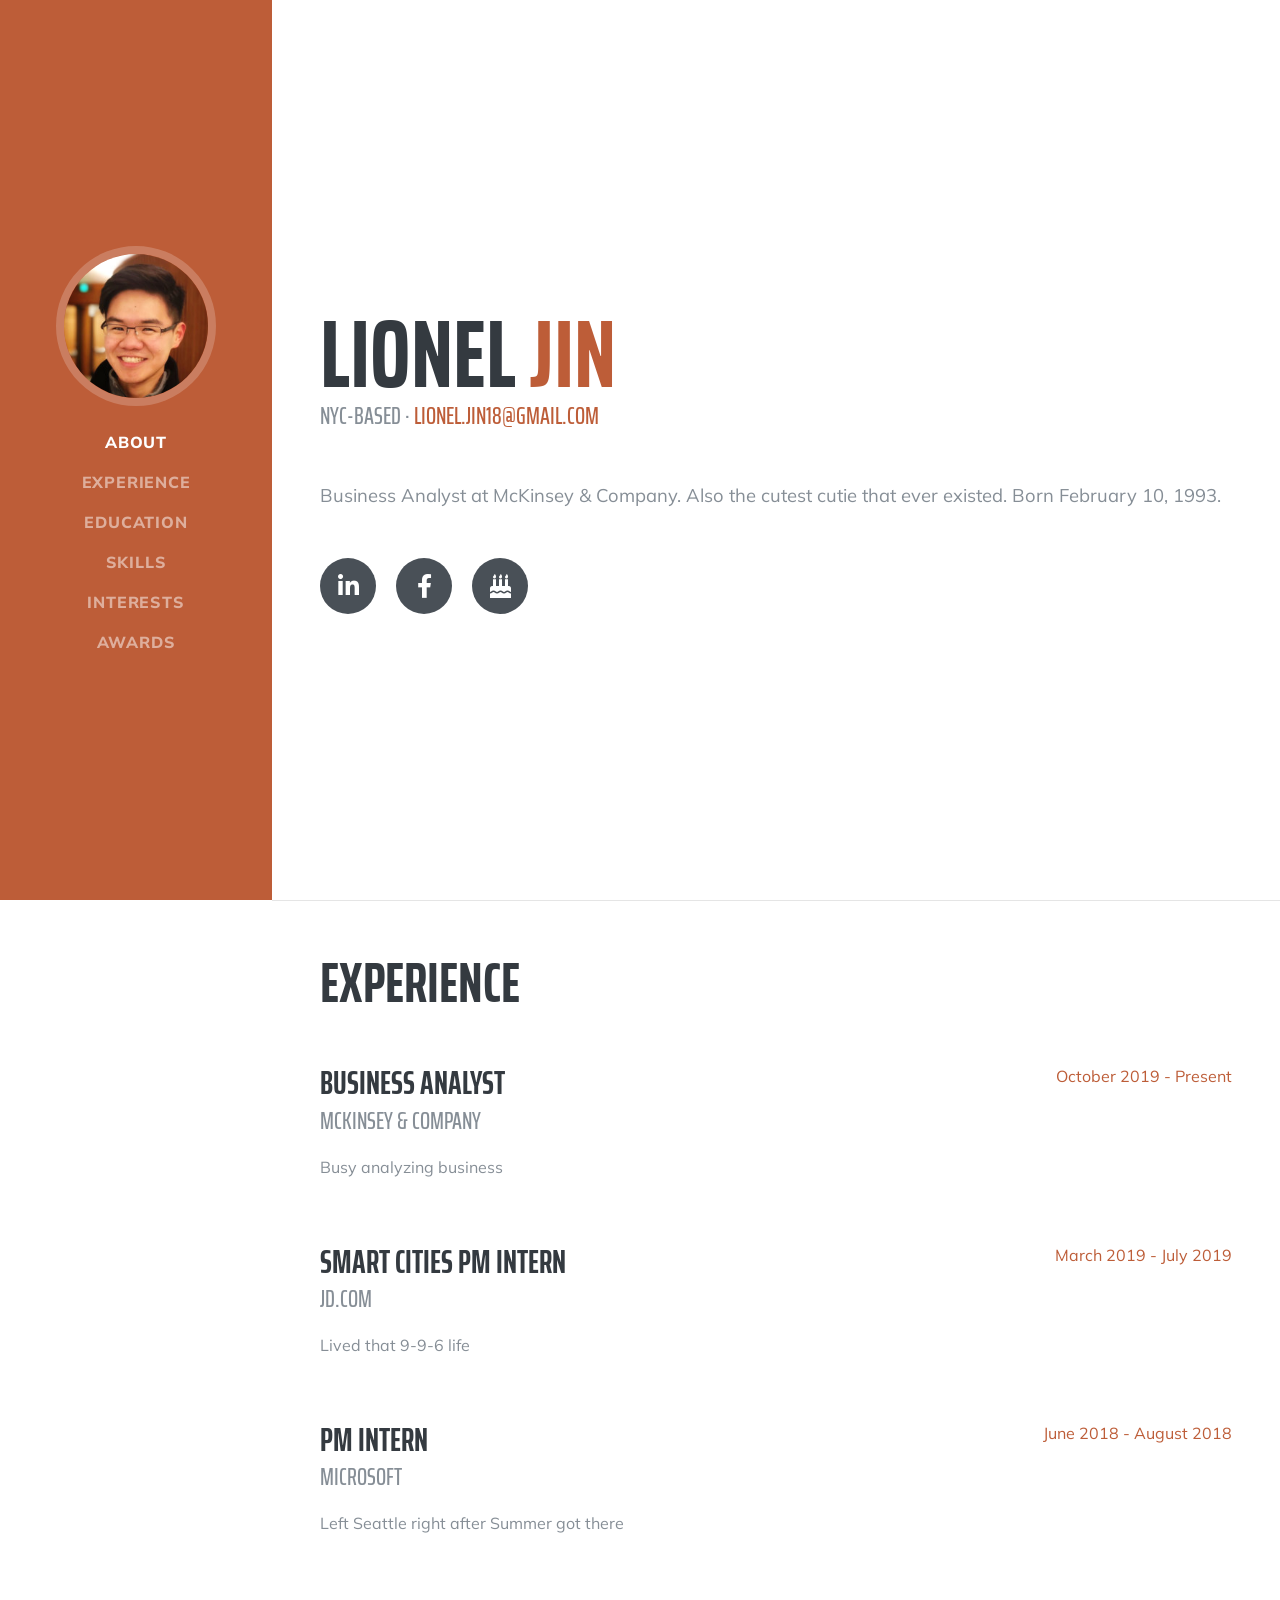
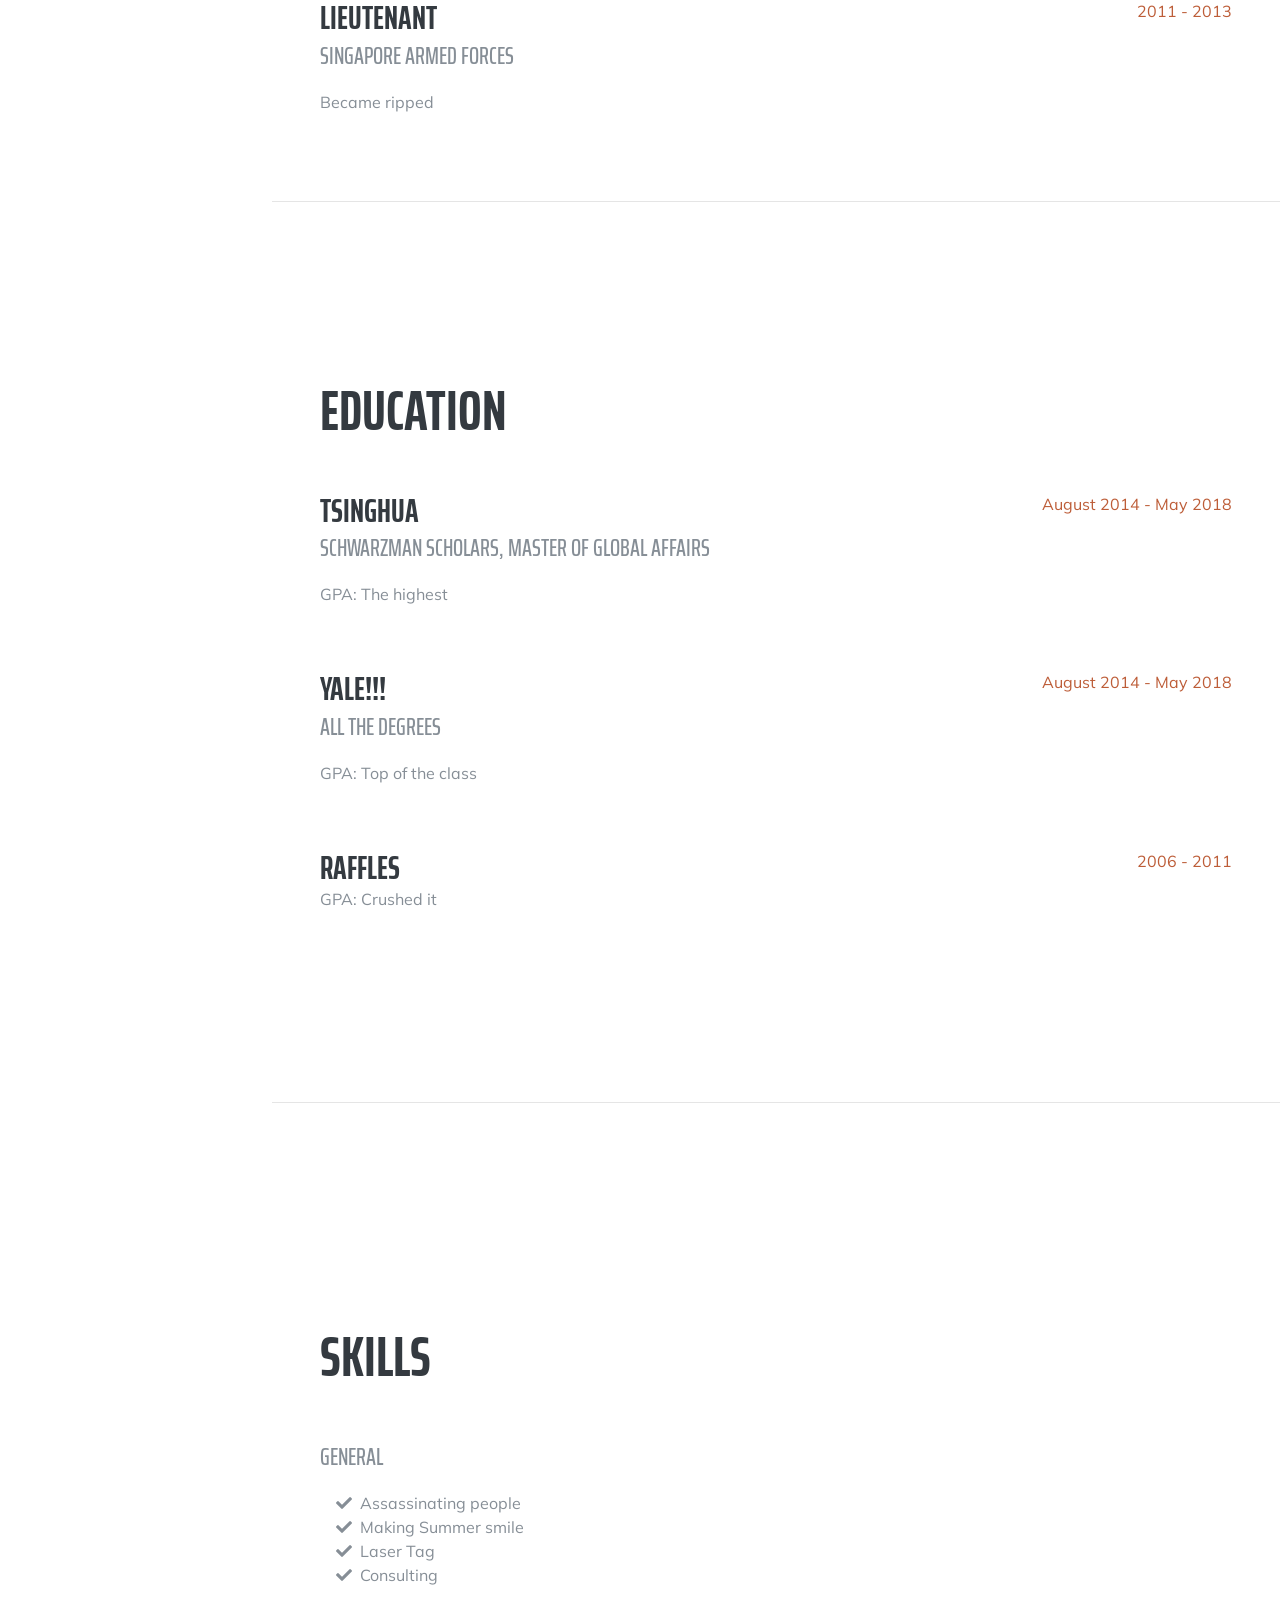
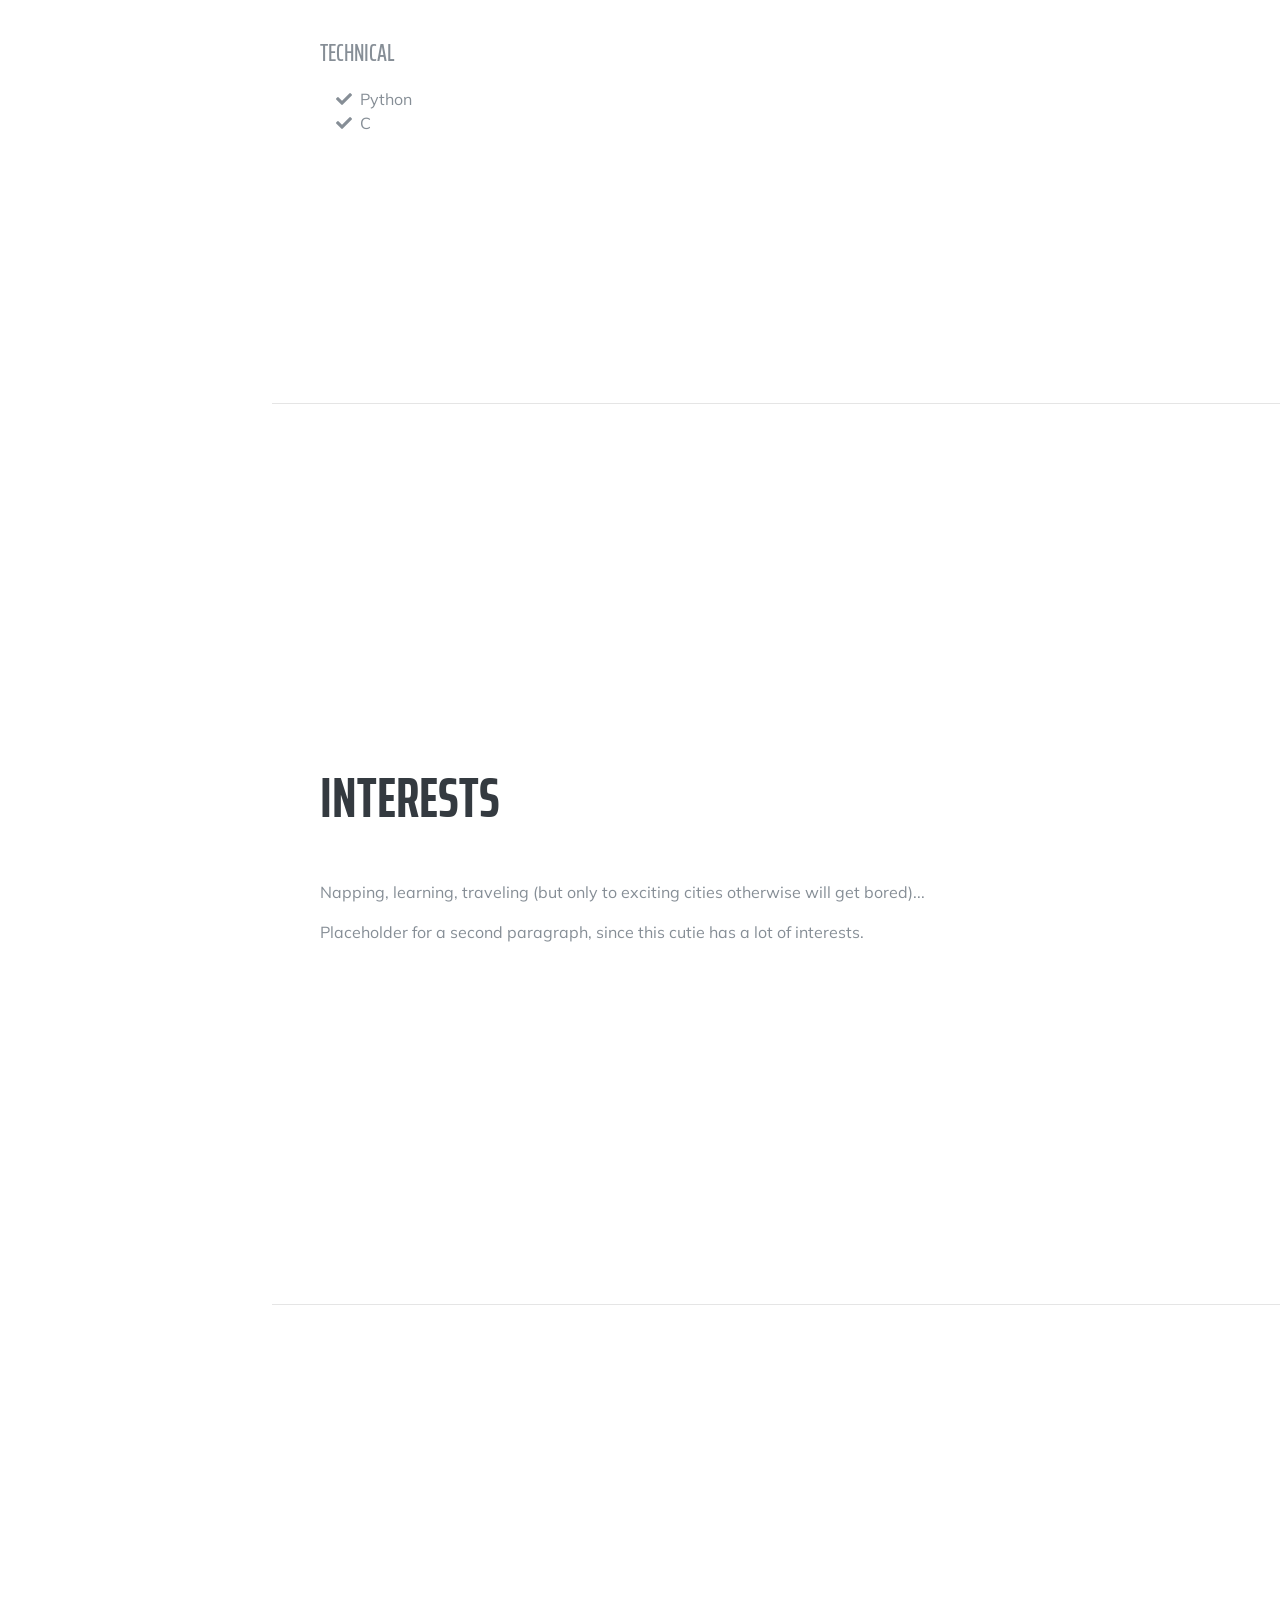
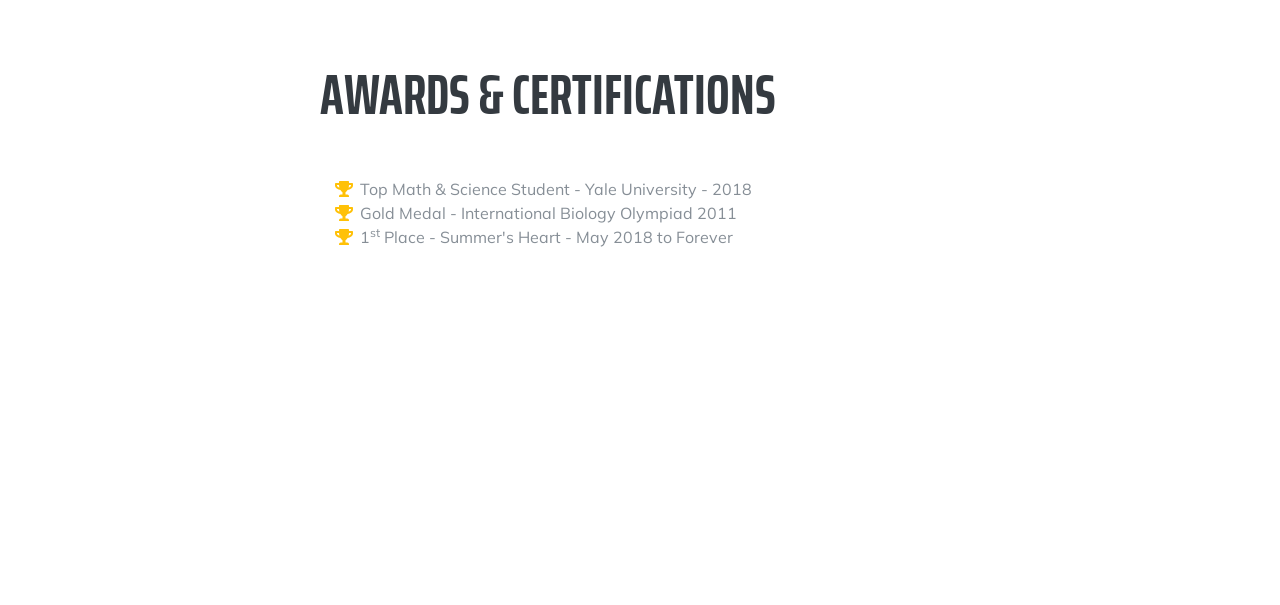
==== index.html @ 6ce7cd4c "first commit" ====
<!DOCTYPE html>
<html lang="en"><!-- HINT: How old are you now? -->

<head>

  <meta charset="utf-8">
  <meta name="viewport" content="width=device-width, initial-scale=1, shrink-to-fit=no">
  <meta name="description" content="">
  <meta name="author" content="">

  <title>Lionel Jin</title>

  <!-- Bootstrap core CSS -->
  <link href="vendor/bootstrap/css/bootstrap.min.css" rel="stylesheet">

  <!-- Custom fonts for this template -->
  <link href="https://fonts.googleapis.com/css?family=Saira+Extra+Condensed:500,700" rel="stylesheet">
  <link href="https://fonts.googleapis.com/css?family=Muli:400,400i,800,800i" rel="stylesheet">
  <link href="vendor/fontawesome-free/css/all.min.css" rel="stylesheet">

  <!-- Custom styles for this template -->
  <link href="css/resume.min.css" rel="stylesheet">

</head>

<body id="page-top">

  <nav class="navbar navbar-expand-lg navbar-dark bg-primary fixed-top" id="sideNav">
    <a class="navbar-brand js-scroll-trigger" href="#page-top">
      <span class="d-block d-lg-none">Lionel Jin</span>
      <span class="d-none d-lg-block">
        <img class="img-fluid img-profile rounded-circle mx-auto mb-2" src="img/profile.jpeg" alt="">
      </span>
    </a>
    <button class="navbar-toggler" type="button" data-toggle="collapse" data-target="#navbarSupportedContent" aria-controls="navbarSupportedContent" aria-expanded="false" aria-label="Toggle navigation">
      <span class="navbar-toggler-icon"></span>
    </button>
    <div class="collapse navbar-collapse" id="navbarSupportedContent">
      <ul class="navbar-nav">
        <li class="nav-item">
          <a class="nav-link js-scroll-trigger" href="#about">About</a>
        </li>
        <li class="nav-item">
          <a class="nav-link js-scroll-trigger" href="#experience">Experience</a>
        </li>
        <li class="nav-item">
          <a class="nav-link js-scroll-trigger" href="#education">Education</a>
        </li>
        <li class="nav-item">
          <a class="nav-link js-scroll-trigger" href="#skills">Skills</a>
        </li>
        <li class="nav-item">
          <a class="nav-link js-scroll-trigger" href="#interests">Interests</a>
        </li>
        <li class="nav-item">
          <a class="nav-link js-scroll-trigger" href="#awards">Awards</a>
        </li>
      </ul>
    </div>
  </nav>

  <div class="container-fluid p-0">

    <section class="resume-section p-3 p-lg-5 d-flex align-items-center" id="about">
      <div class="w-100">
        <span class="d-block d-lg-none">
          <img class="img-fluid img-profile rounded-circle mx-auto mb-2" src="img/profile.jpeg" alt="">
        </span><br>
        <h1 class="mb-0">Lionel
          <span class="text-primary">Jin</span>
        </h1>
        <div class="subheading mb-5">NYC-based · 
          <a href="mailto:lionel.jin18@gmail.com">lionel.jin18@gmail.com</a>
        </div>
        <p class="lead mb-5">Business Analyst at McKinsey & Company. Also the cutest cutie that ever existed. Born February 10, 1993.</p>
        <div class="social-icons">
          <a href="https://www.linkedin.com/in/lioneljin/">
            <i class="fab fa-linkedin-in"></i>
          </a>
          <a href="https://www.facebook.com/jinchentian">
            <i class="fab fa-facebook-f"></i>
          </a>
          <a href="#">
            <i class="fas fa-birthday-cake"></i>
          </a>
        </div>
      </div>
    </section>

    <hr class="m-0">

    <section class="resume-section p-3 p-lg-5 d-flex justify-content-center" id="experience">
      <div class="w-100">
        <h2 class="mb-5">Experience</h2>

        <div class="resume-item d-flex flex-column flex-md-row justify-content-between mb-5">
          <div class="resume-content">
            <h3 class="mb-0">Business Analyst</h3>
            <div class="subheading mb-3">McKinsey & Company</div>
            <p>Busy analyzing business</p>
          </div>
          <div class="resume-date text-md-right">
            <span class="text-primary">October 2019 - Present</span>
          </div>
        </div>

        <div class="resume-item d-flex flex-column flex-md-row justify-content-between mb-5">
          <div class="resume-content">
            <h3 class="mb-0">Smart Cities PM Intern</h3>
            <div class="subheading mb-3">JD.COM</div>
            <p>Lived that 9-9-6 life</p>
          </div>
          <div class="resume-date text-md-right">
            <span class="text-primary">March 2019 - July 2019</span>
          </div>
        </div>

        <div class="resume-item d-flex flex-column flex-md-row justify-content-between mb-5">
          <div class="resume-content">
            <h3 class="mb-0">PM Intern</h3>
            <div class="subheading mb-3">Microsoft</div>
            <p>Left Seattle right after Summer got there</p>
          </div>
          <div class="resume-date text-md-right">
            <span class="text-primary">June 2018 - August 2018</span>
          </div>
        </div>

        <div class="resume-item d-flex flex-column flex-md-row justify-content-between">
          <div class="resume-content">
            <h3 class="mb-0">Lieutenant</h3>
            <div class="subheading mb-3">Singapore Armed Forces</div>
            <p>Became ripped</p>
          </div>
          <div class="resume-date text-md-right">
            <span class="text-primary">2011 - 2013</span>
          </div>
        </div>

      </div>

    </section>

    <hr class="m-0">

    <section class="resume-section p-3 p-lg-5 d-flex align-items-center" id="education">
      <div class="w-100">
        <h2 class="mb-5">Education</h2>

        <div class="resume-item d-flex flex-column flex-md-row justify-content-between mb-5">
          <div class="resume-content">
            <h3 class="mb-0">Tsinghua</h3>
            <div class="subheading mb-3">Schwarzman Scholars, Master of Global Affairs</div>
            <p>GPA: The highest</p>
          </div>
          <div class="resume-date text-md-right">
            <span class="text-primary">August 2014 - May 2018</span>
          </div>
        </div>

        <div class="resume-item d-flex flex-column flex-md-row justify-content-between mb-5">
          <div class="resume-content">
            <h3 class="mb-0">YALE!!!</h3>
            <div class="subheading mb-3">All the degrees</div>
            <p>GPA: Top of the class</p>
          </div>
          <div class="resume-date text-md-right">
            <span class="text-primary">August 2014 - May 2018</span>
          </div>
        </div>

        <div class="resume-item d-flex flex-column flex-md-row justify-content-between">
          <div class="resume-content">
            <h3 class="mb-0">Raffles</h3>
            <p>GPA: Crushed it</p>
          </div>
          <div class="resume-date text-md-right">
            <span class="text-primary">2006 - 2011</span>
          </div>
        </div>

      </div>
    </section>

    <hr class="m-0">

    <section class="resume-section p-3 p-lg-5 d-flex align-items-center" id="skills">
      <div class="w-100">
        <h2 class="mb-5">Skills</h2>

        <div class="subheading mb-3">General</div>
        <ul class="fa-ul mb-5">
          <li>
            <i class="fa-li fa fa-check"></i>
            Assassinating people</li>
          <li>
            <i class="fa-li fa fa-check"></i>
            Making Summer smile</li>
          <li>
            <i class="fa-li fa fa-check"></i>
            Laser Tag</li>
          <li>
            <i class="fa-li fa fa-check"></i>
            Consulting</li>
        </ul>

        <div class="subheading mb-3">Technical</div>
        <ul class="fa-ul mb-5">
          <li>
            <i class="fa-li fa fa-check"></i>
            Python</li>
          <li>
            <i class="fa-li fa fa-check"></i>
            C</li>
        </ul>
      </div>
    </section>

    <hr class="m-0">

    <section class="resume-section p-3 p-lg-5 d-flex align-items-center" id="interests">
      <div class="w-100">
        <h2 class="mb-5">Interests</h2>
        <p>Napping, learning, traveling (but only to exciting cities otherwise will get bored)...</p>
        <p class="mb-0">Placeholder for a second paragraph, since this cutie has a lot of interests.</p>
      </div>
    </section>

    <hr class="m-0">

    <section class="resume-section p-3 p-lg-5 d-flex align-items-center" id="awards">
      <div class="w-100">
        <h2 class="mb-5">Awards &amp; Certifications</h2>
        <ul class="fa-ul mb-0">
          <li>
            <i class="fa-li fa fa-trophy text-warning"></i>
            Top Math & Science Student - Yale University - 2018</li>
          <li>
            <i class="fa-li fa fa-trophy text-warning"></i>
            Gold Medal - International Biology Olympiad 2011</li>
          <li>
            <i class="fa-li fa fa-trophy text-warning"></i>
            1<sup>st</sup>
            Place - Summer's Heart - May 2018 to Forever</li>
        </ul>
      </div>
    </section>

  </div>

  <!-- Bootstrap core JavaScript -->
  <script src="vendor/jquery/jquery.min.js"></script>
  <script src="vendor/bootstrap/js/bootstrap.bundle.min.js"></script>

  <!-- Plugin JavaScript -->
  <script src="vendor/jquery-easing/jquery.easing.min.js"></script>

  <!-- Custom scripts for this template -->
  <script src="js/resume.min.js"></script>

</body>

</html>
---- css/resume.min.css ----
/*!
 * Start Bootstrap - Resume v5.0.8 (https://startbootstrap.com/template-overviews/resume)
 * Copyright 2013-2019 Start Bootstrap
 * Licensed under MIT (https://github.com/BlackrockDigital/startbootstrap-resume/blob/master/LICENSE)
 */body{font-family:Muli,-apple-system,BlinkMacSystemFont,'Segoe UI',Roboto,'Helvetica Neue',Arial,sans-serif,'Apple Color Emoji','Segoe UI Emoji','Segoe UI Symbol','Noto Color Emoji';padding-top:54px;color:#868e96}@media (min-width:992px){body{padding-top:0;padding-left:17rem}}h1,h2,h3,h4,h5,h6{font-family:'Saira Extra Condensed',-apple-system,BlinkMacSystemFont,'Segoe UI',Roboto,'Helvetica Neue',Arial,sans-serif,'Apple Color Emoji','Segoe UI Emoji','Segoe UI Symbol','Noto Color Emoji';font-weight:700;text-transform:uppercase;color:#343a40}h1{font-size:6rem;line-height:5.5rem}h2{font-size:3.5rem}h3{font-size:2rem}p.lead{font-size:1.15rem;font-weight:400}.subheading{text-transform:uppercase;font-weight:500;font-family:'Saira Extra Condensed',-apple-system,BlinkMacSystemFont,'Segoe UI',Roboto,'Helvetica Neue',Arial,sans-serif,'Apple Color Emoji','Segoe UI Emoji','Segoe UI Symbol','Noto Color Emoji';font-size:1.5rem}.social-icons a{display:inline-block;height:3.5rem;width:3.5rem;background-color:#495057;color:#fff!important;border-radius:100%;text-align:center;font-size:1.5rem;line-height:3.5rem;margin-right:1rem}.social-icons a:last-child{margin-right:0}.social-icons a:hover{background-color:#bd5d38}.dev-icons{font-size:3rem}.dev-icons .list-inline-item i:hover{color:#bd5d38}#sideNav .navbar-nav .nav-item .nav-link{font-weight:800;letter-spacing:.05rem;text-transform:uppercase}#sideNav .navbar-toggler:focus{outline-color:#d48a6e}@media (min-width:992px){#sideNav{text-align:center;position:fixed;top:0;left:0;display:flex;flex-direction:column;width:17rem;height:100vh}#sideNav .navbar-brand{display:flex;margin:auto auto 0;padding:.5rem}#sideNav .navbar-brand .img-profile{max-width:10rem;max-height:10rem;border:.5rem solid rgba(255,255,255,.2)}#sideNav .navbar-collapse{display:flex;align-items:flex-start;flex-grow:0;width:100%;margin-bottom:auto}#sideNav .navbar-collapse .navbar-nav{flex-direction:column;width:100%}#sideNav .navbar-collapse .navbar-nav .nav-item{display:block}#sideNav .navbar-collapse .navbar-nav .nav-item .nav-link{display:block}}section.resume-section{padding-top:5rem!important;padding-bottom:5rem!important;max-width:75rem}section.resume-section .resume-item .resume-date{min-width:none}@media (min-width:768px){section.resume-section{min-height:100vh}section.resume-section .resume-item .resume-date{min-width:18rem}}@media (min-width:992px){section.resume-section{padding-top:3rem!important;padding-bottom:3rem!important}}.bg-primary{background-color:#bd5d38!important}.text-primary{color:#bd5d38!important}a{color:#bd5d38}a:active,a:focus,a:hover{color:#824027}
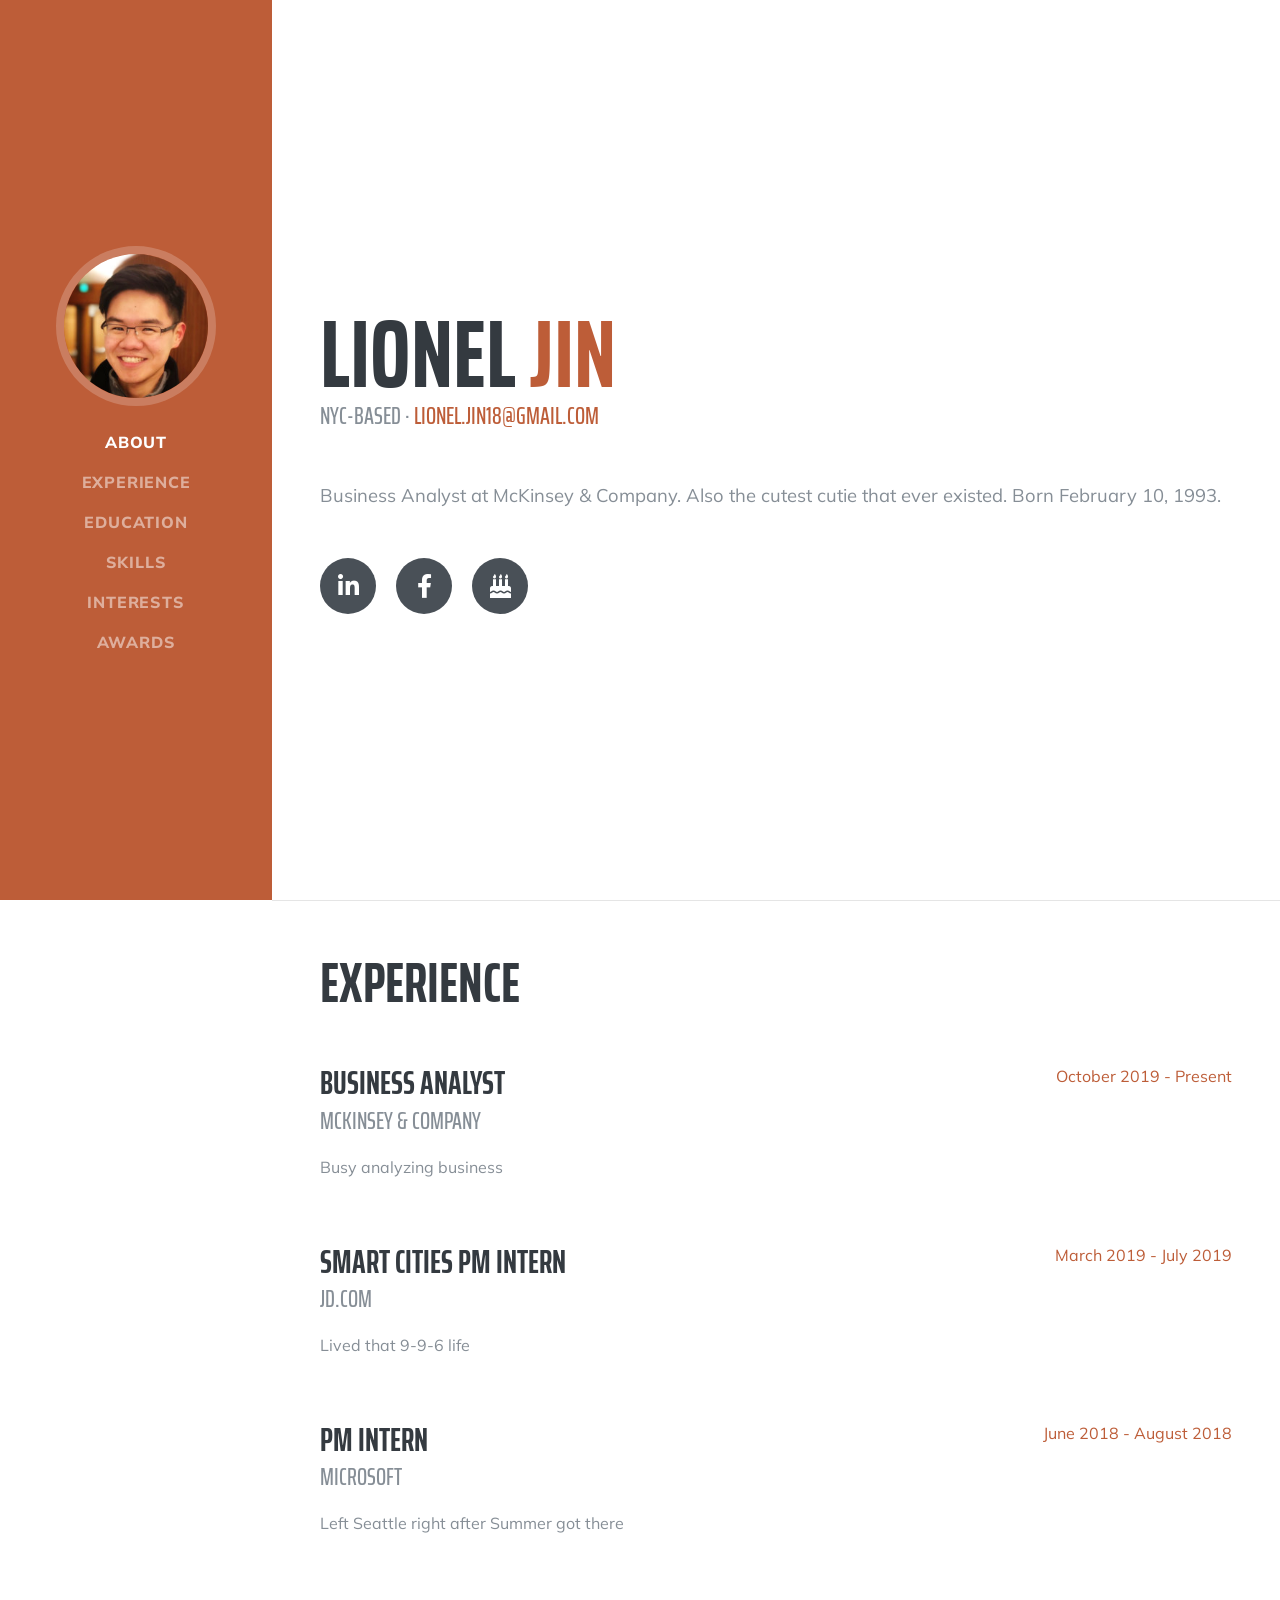
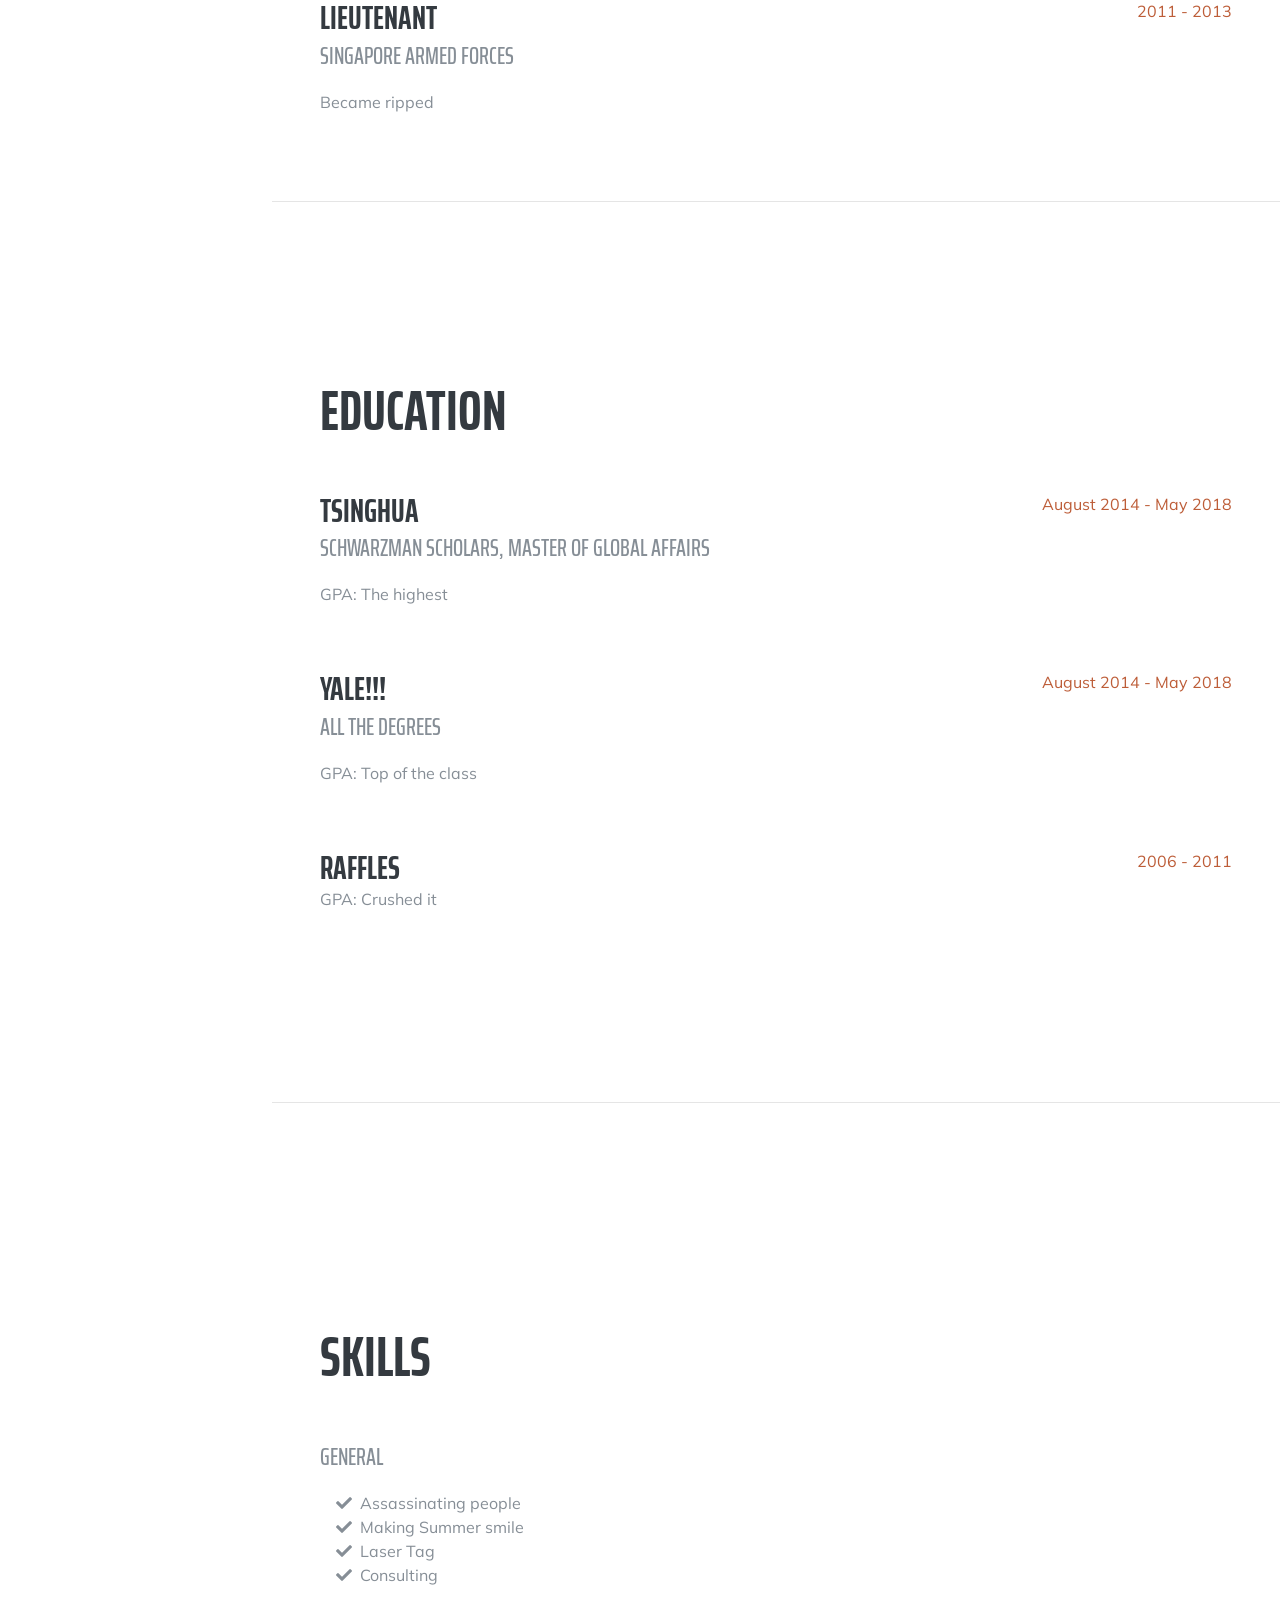
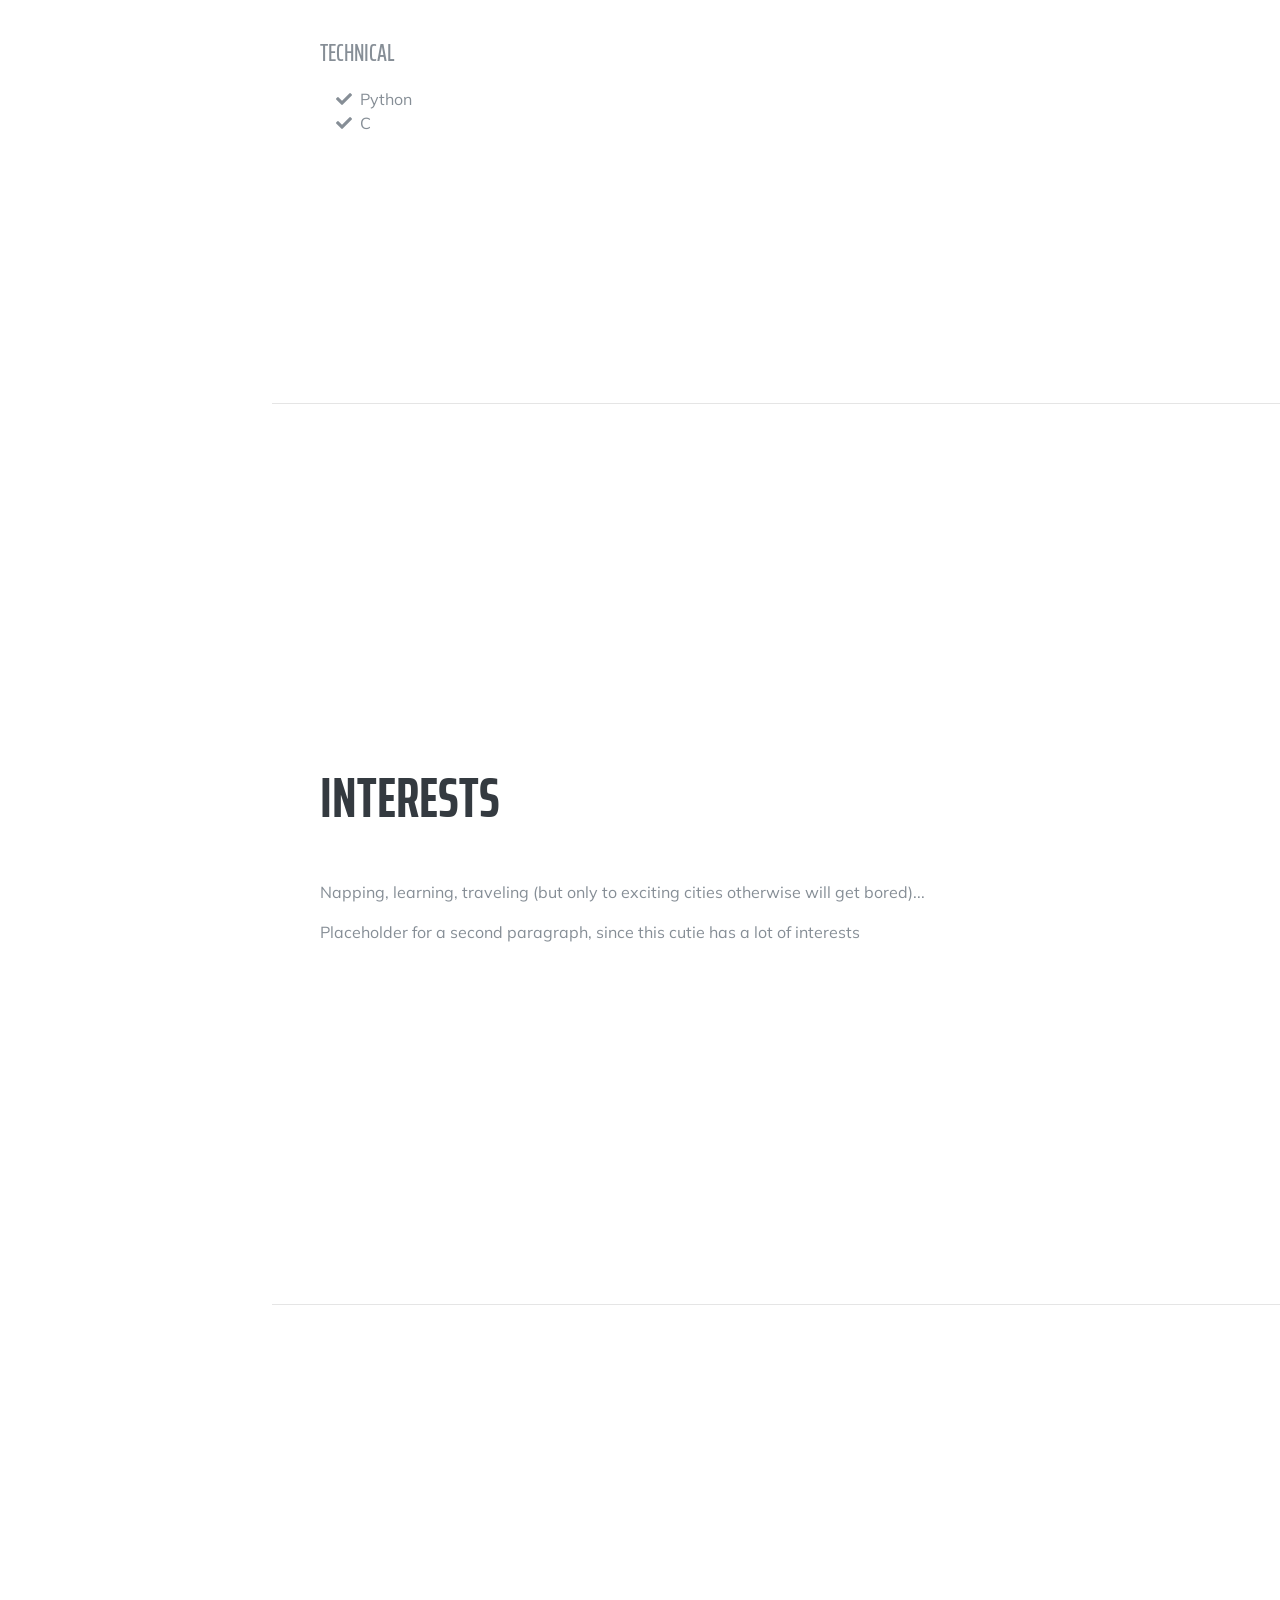
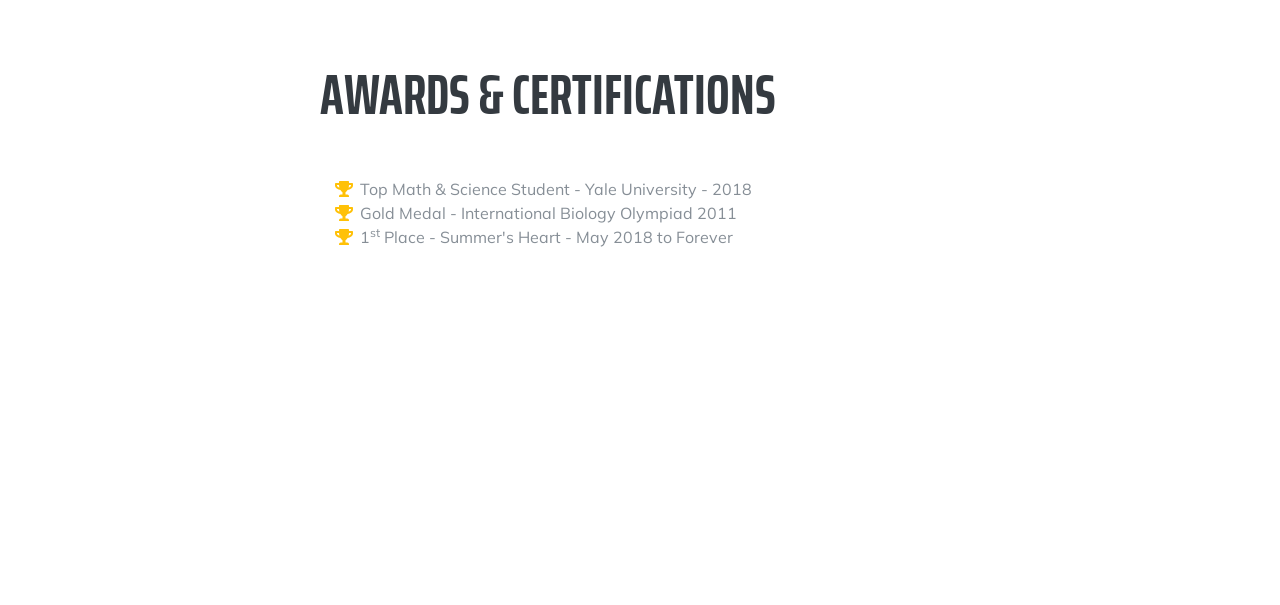
==== commit daffccd2: "Test commit" ====
--- a/index.html
+++ b/index.html
@@ -222,7 +222,7 @@
       <div class="w-100">
         <h2 class="mb-5">Interests</h2>
         <p>Napping, learning, traveling (but only to exciting cities otherwise will get bored)...</p>
-        <p class="mb-0">Placeholder for a second paragraph, since this cutie has a lot of interests.</p>
+        <p class="mb-0">Placeholder for a second paragraph, since this cutie has a lot of interests</p>
       </div>
     </section>
 
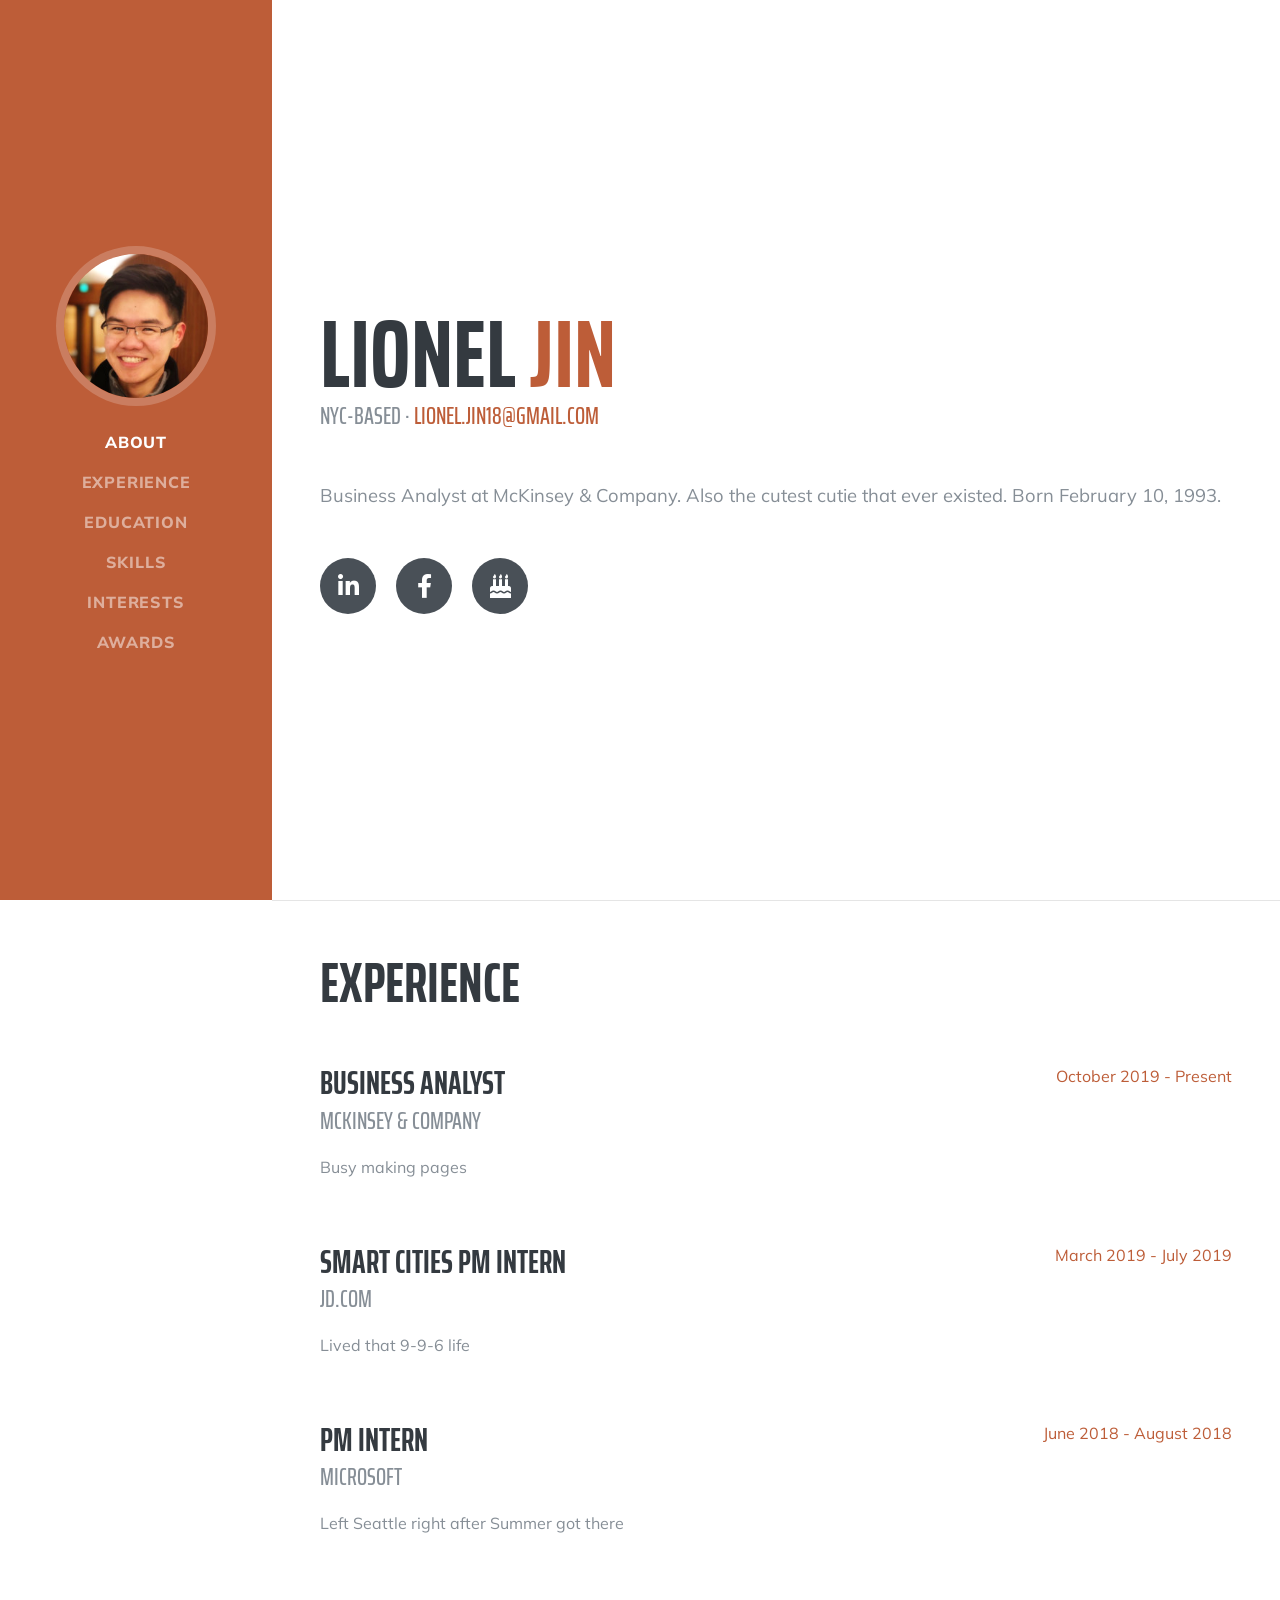
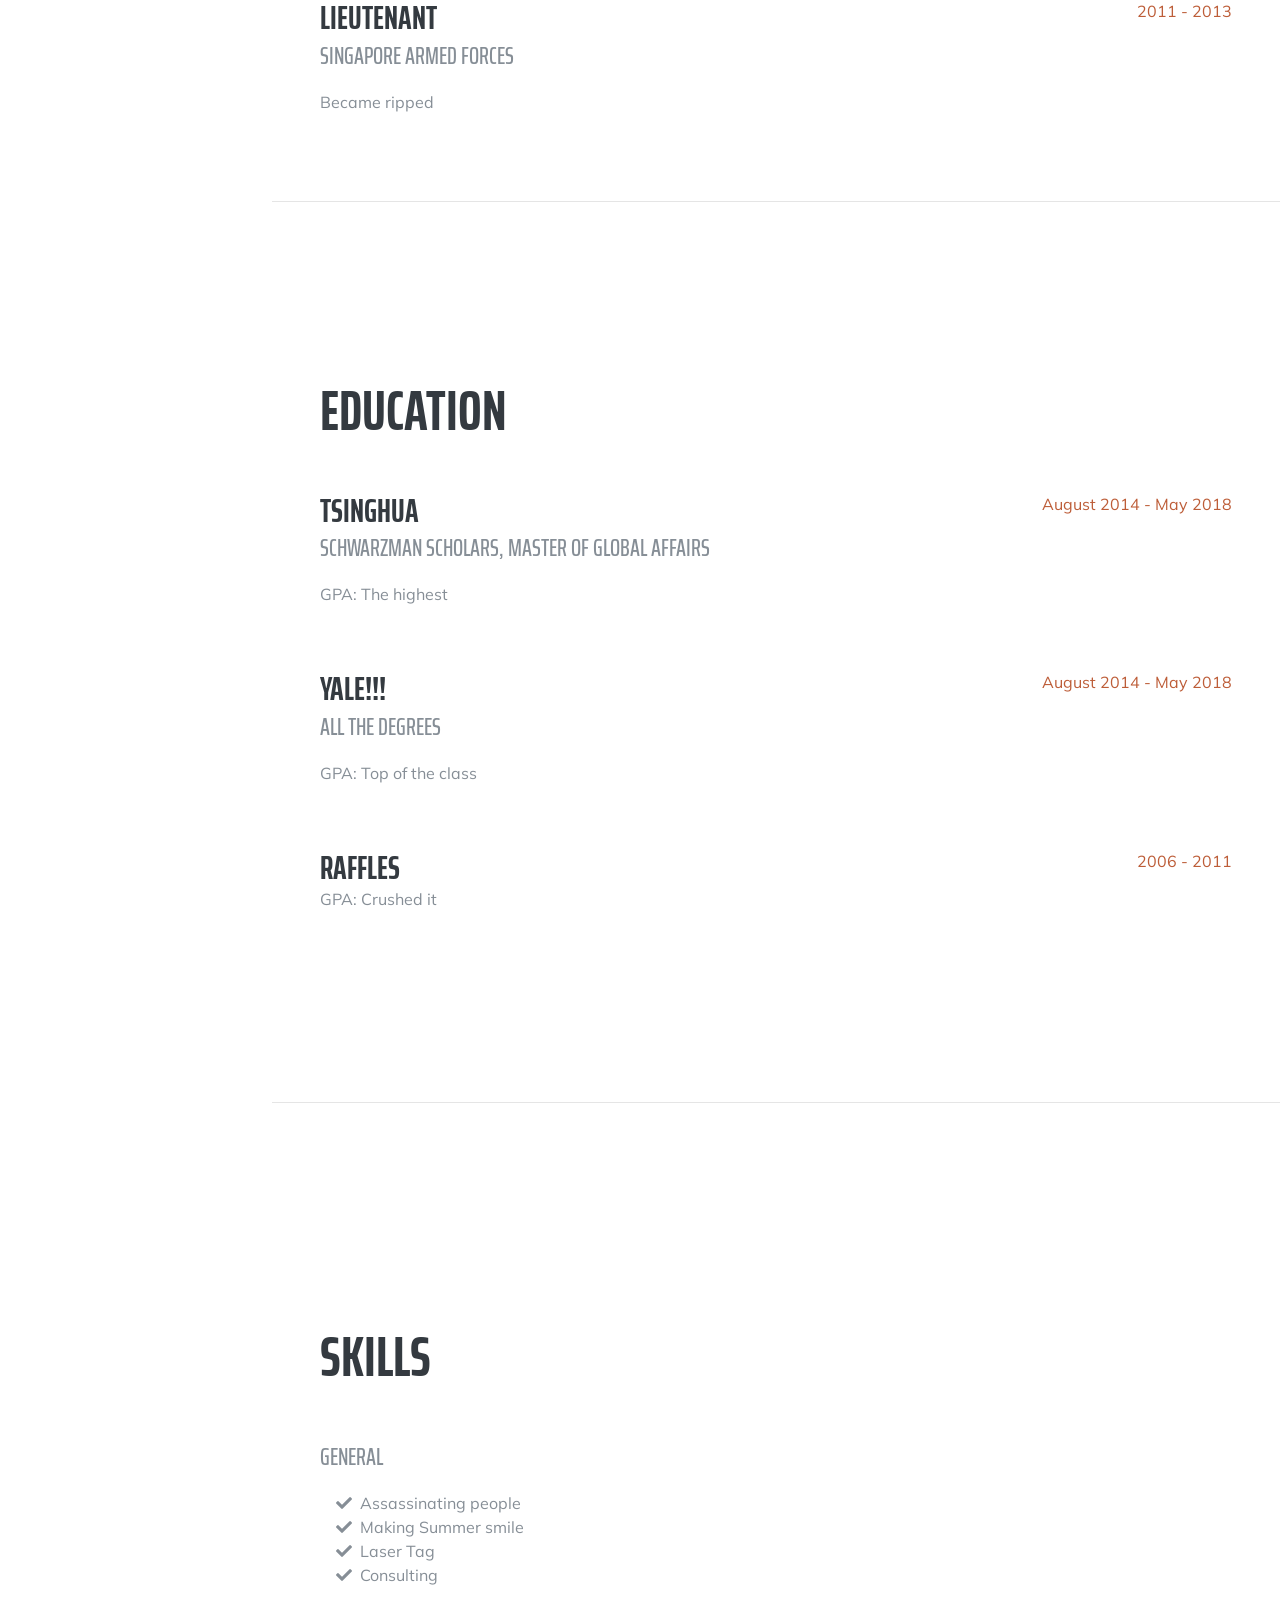
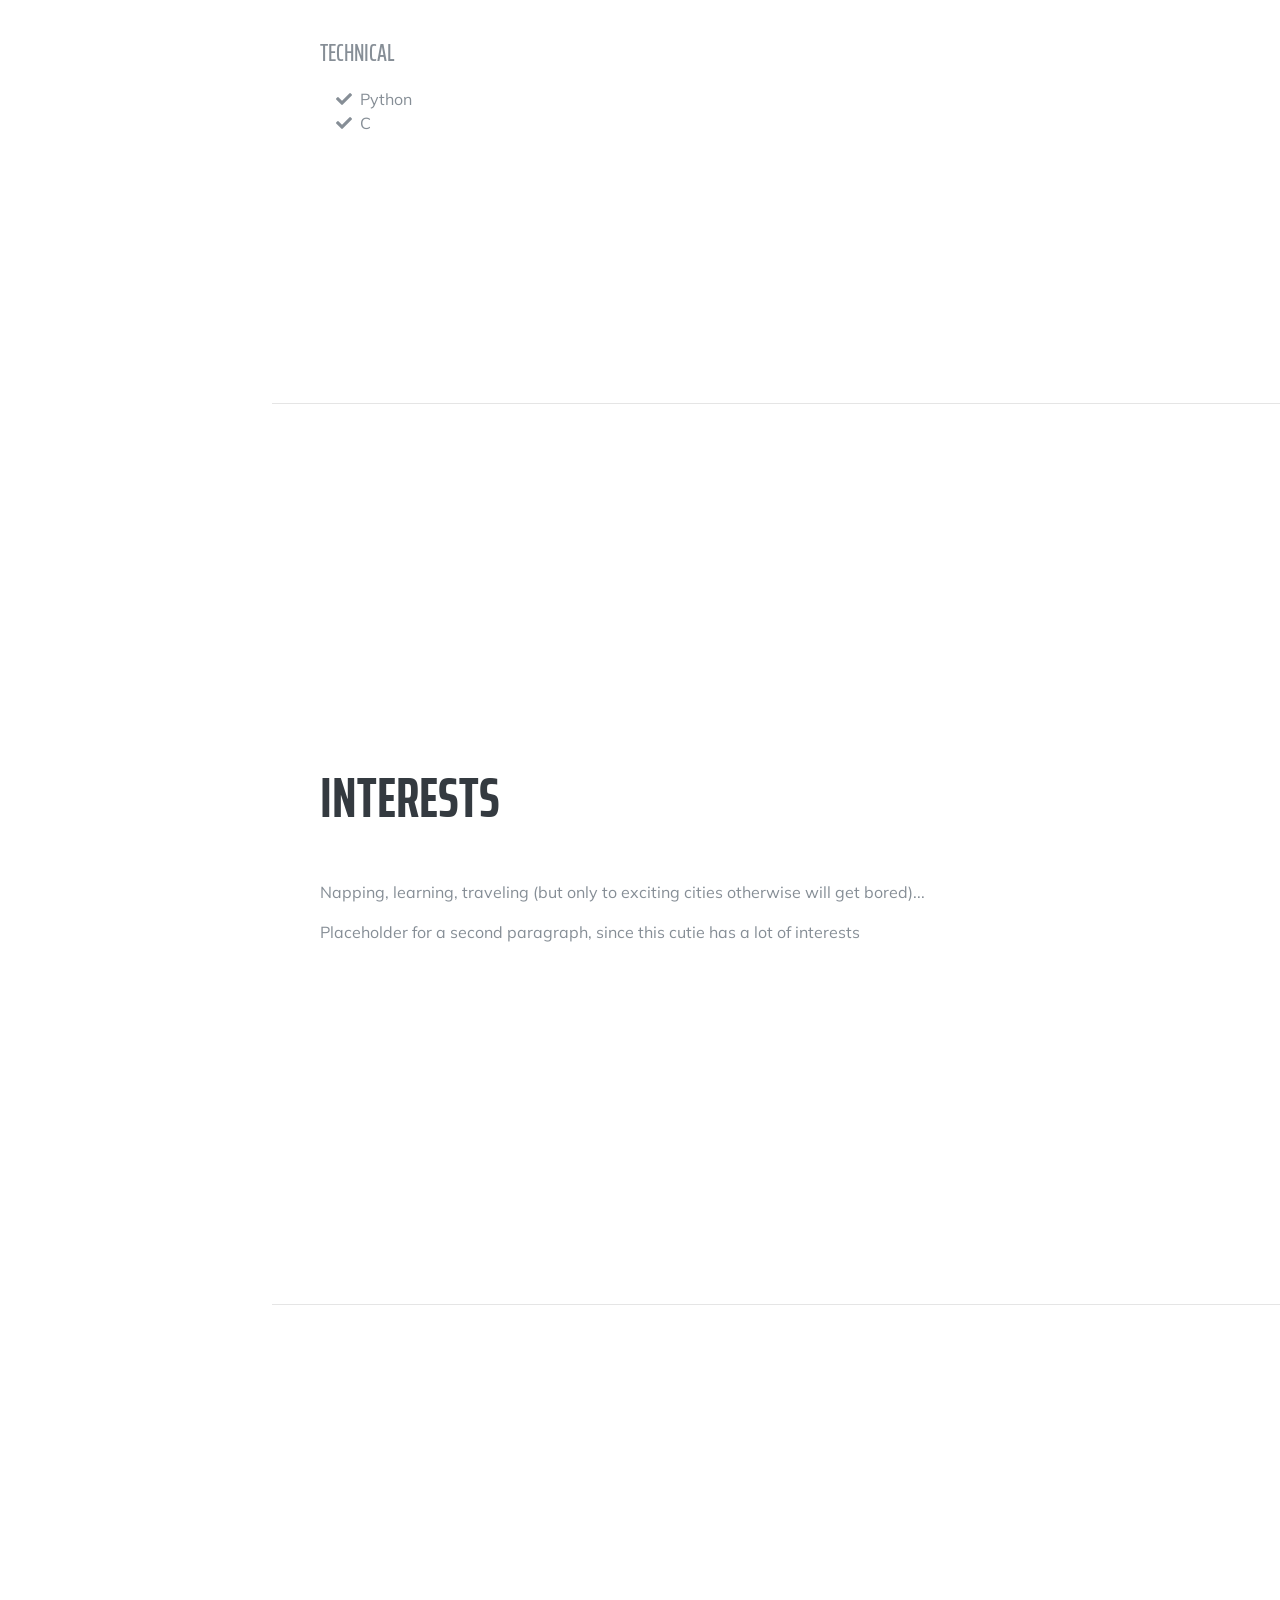
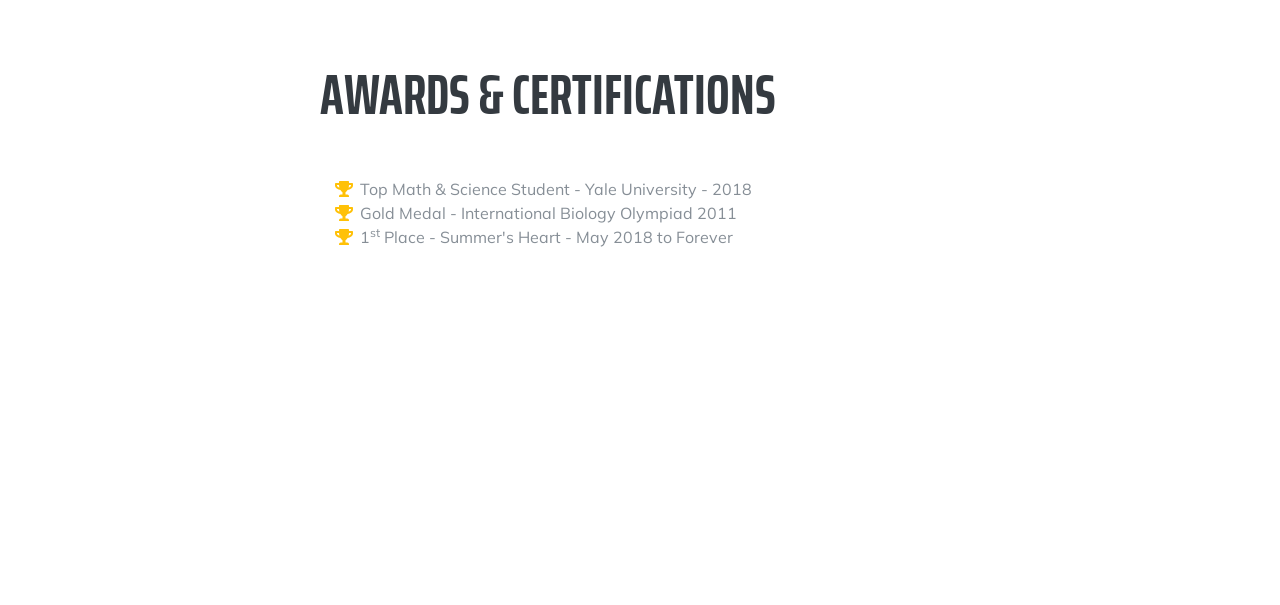
==== commit 779998be: "Summer's bday" ====
--- a/index.html
+++ b/index.html
@@ -1,5 +1,5 @@
 <!DOCTYPE html>
-<html lang="en"><!-- HINT: How old are you now? -->
+<html lang="en"><!-- HINT: What's changed? -->
 
 <head>
 
@@ -80,7 +80,7 @@
           <a href="https://www.facebook.com/jinchentian">
             <i class="fab fa-facebook-f"></i>
           </a>
-          <a href="#">
+          <a id="bday" href="javascript: void(0)">
             <i class="fas fa-birthday-cake"></i>
           </a>
         </div>
@@ -97,7 +97,7 @@
           <div class="resume-content">
             <h3 class="mb-0">Business Analyst</h3>
             <div class="subheading mb-3">McKinsey & Company</div>
-            <p>Busy analyzing business</p>
+            <p>Busy making pages</p>
           </div>
           <div class="resume-date text-md-right">
             <span class="text-primary">October 2019 - Present</span>
@@ -256,7 +256,7 @@
   <script src="vendor/jquery-easing/jquery.easing.min.js"></script>
 
   <!-- Custom scripts for this template -->
-  <script src="js/resume.min.js"></script>
+  <script src="js/resume.js"></script>
 
 </body>
 
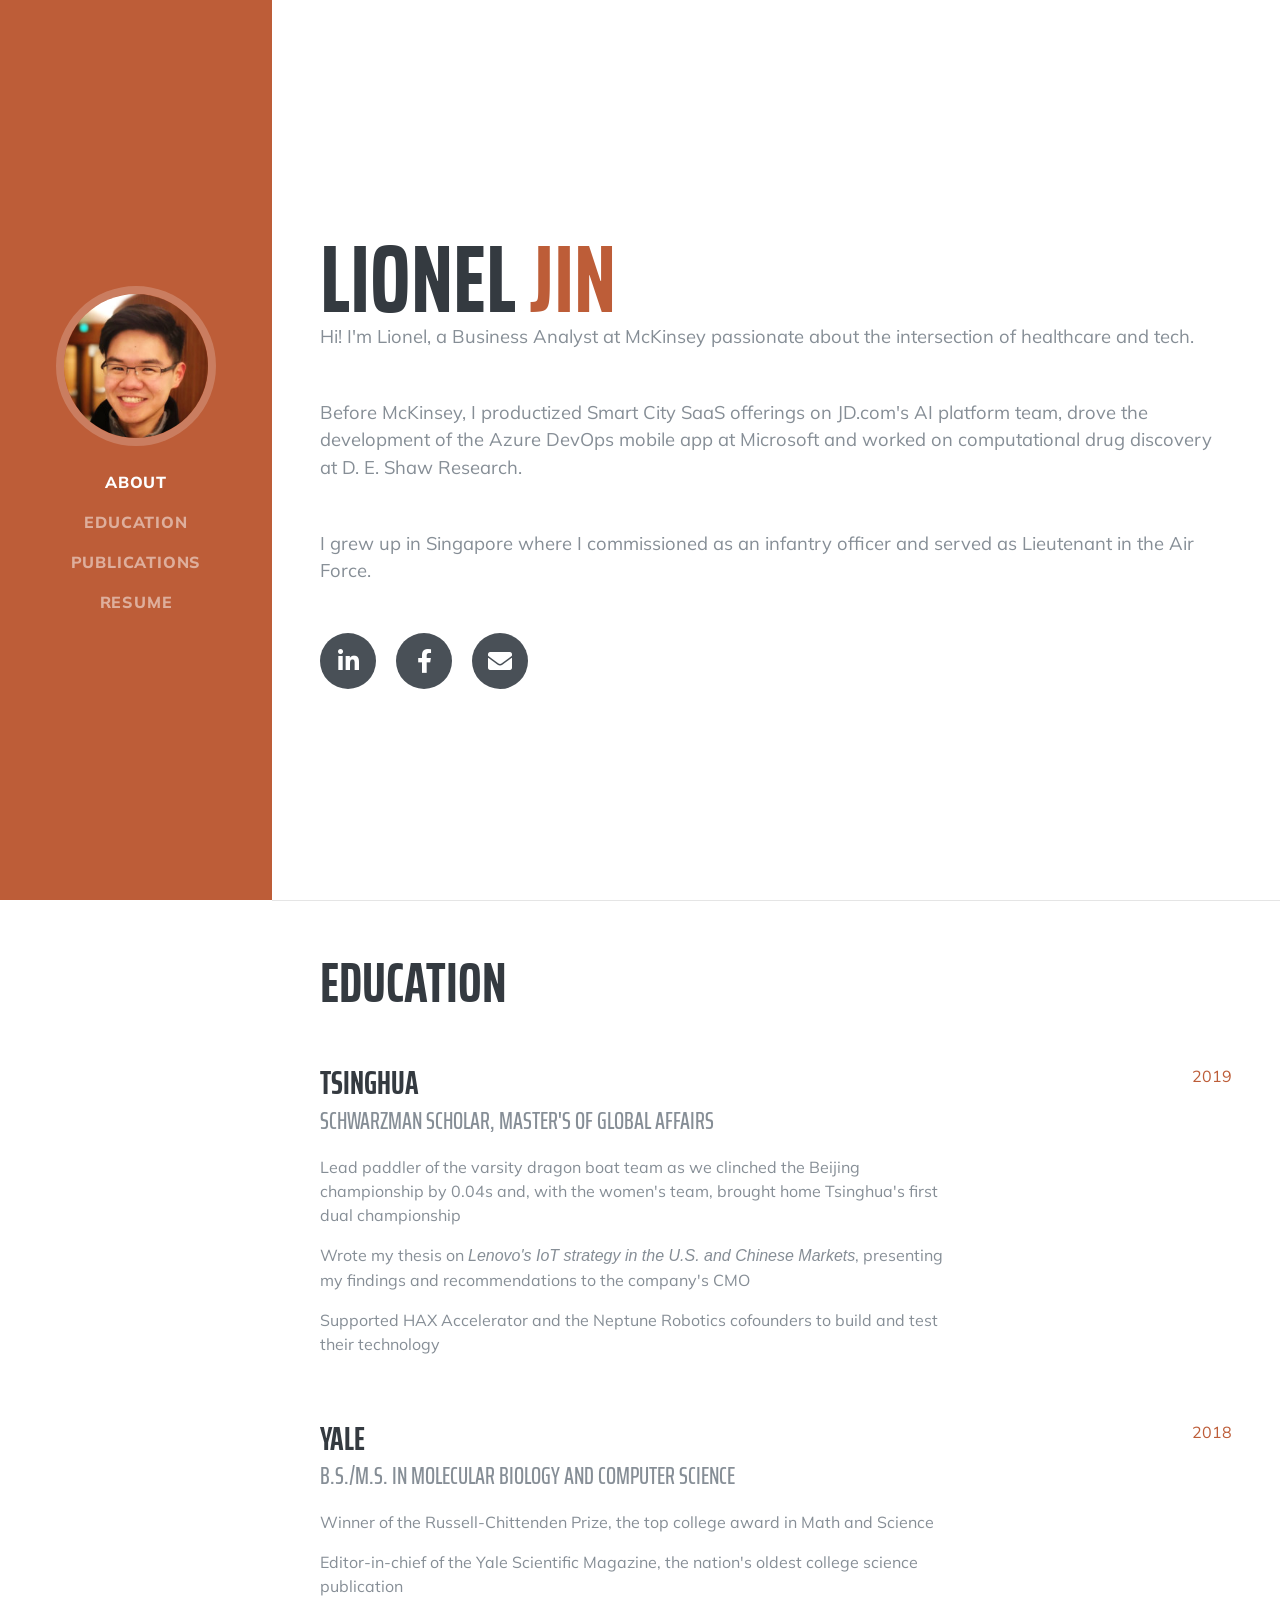
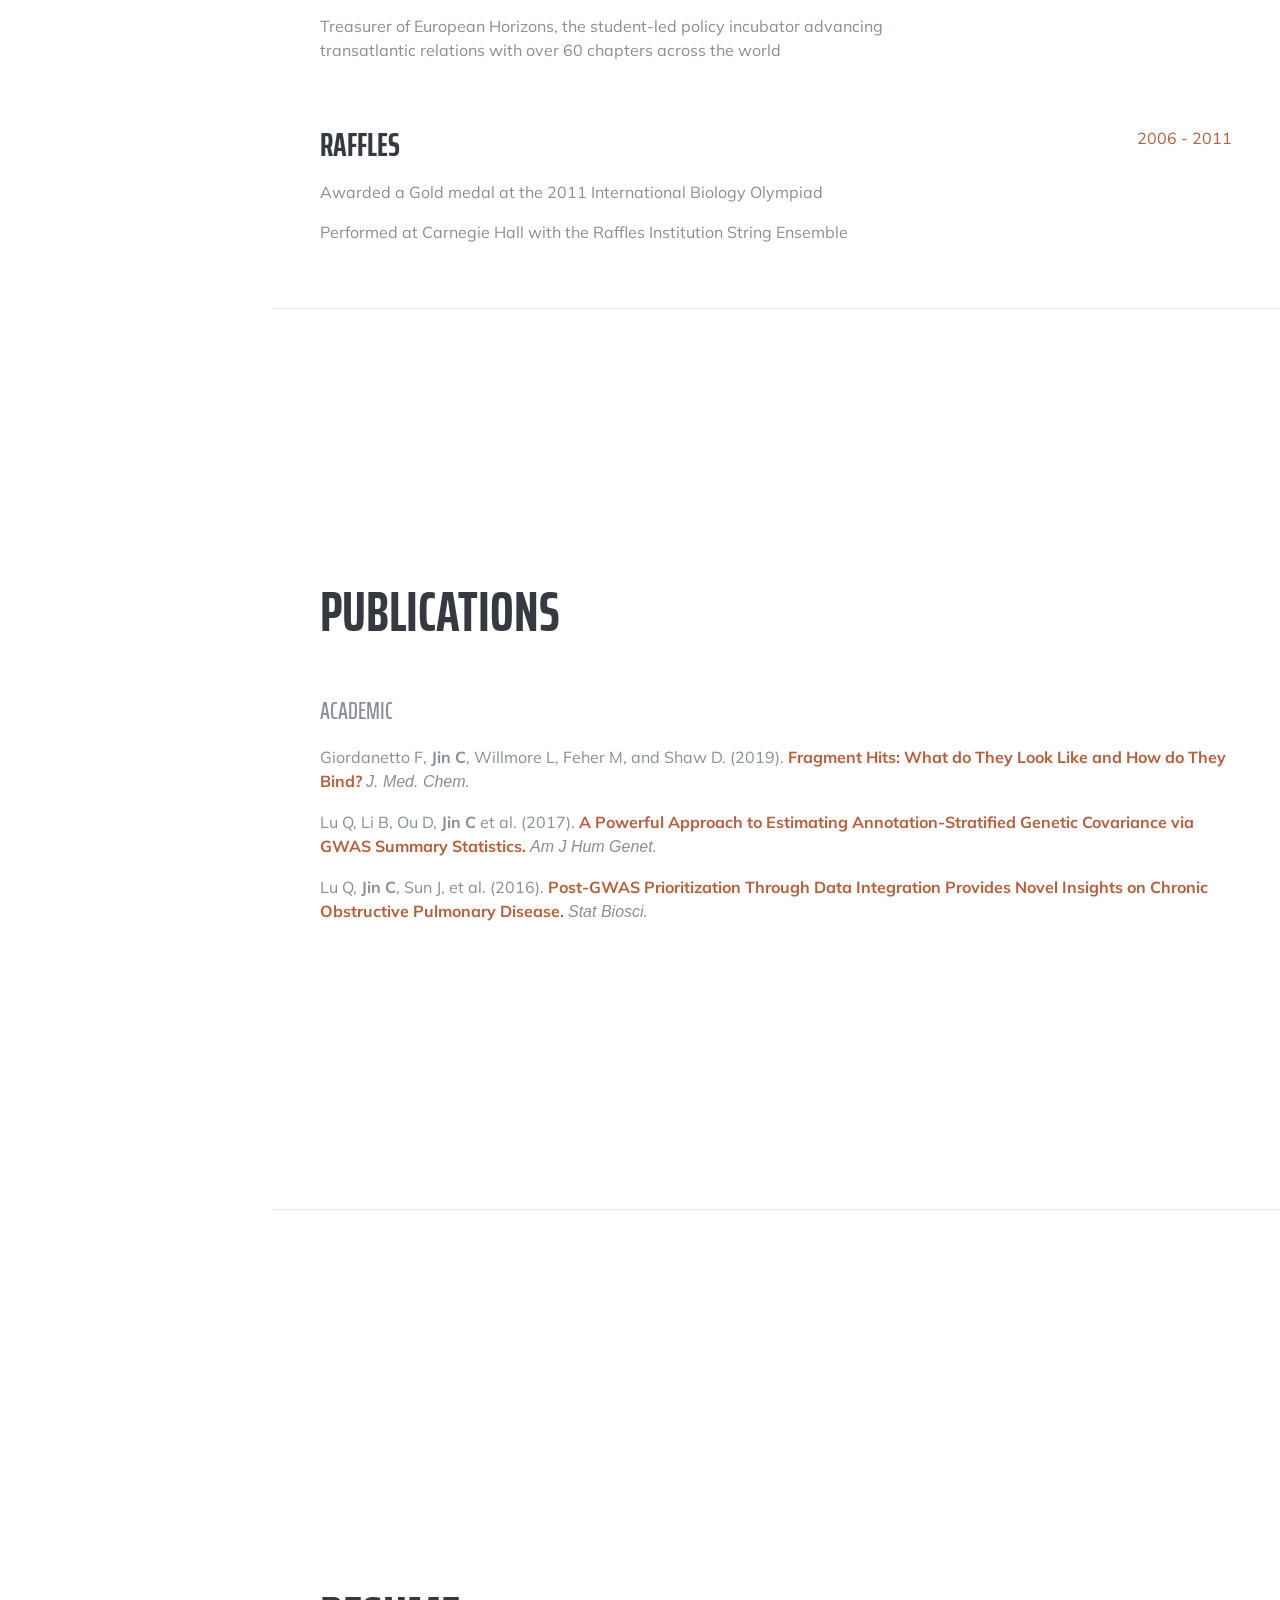
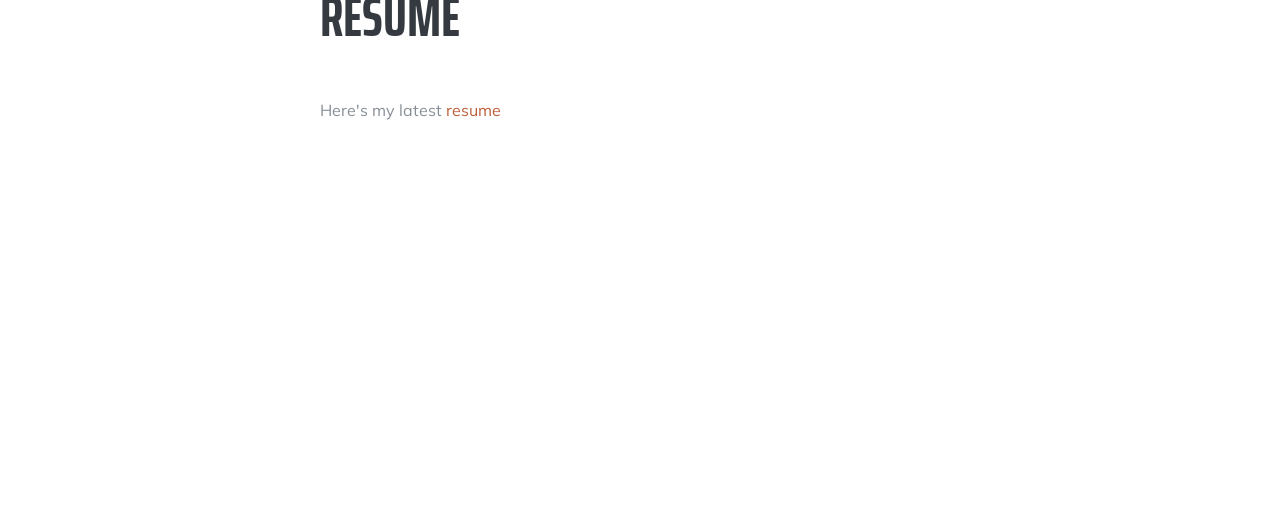
==== commit 2a2f15a5: "aug 2020 update" ====
--- a/index.html
+++ b/index.html
@@ -1,5 +1,5 @@
 <!DOCTYPE html>
-<html lang="en"><!-- HINT: What's changed? -->
+<html lang="en">
 
 <head>
 
@@ -41,19 +41,13 @@
           <a class="nav-link js-scroll-trigger" href="#about">About</a>
         </li>
         <li class="nav-item">
-          <a class="nav-link js-scroll-trigger" href="#experience">Experience</a>
-        </li>
-        <li class="nav-item">
           <a class="nav-link js-scroll-trigger" href="#education">Education</a>
         </li>
         <li class="nav-item">
-          <a class="nav-link js-scroll-trigger" href="#skills">Skills</a>
+          <a class="nav-link js-scroll-trigger" href="#publications">Publications</a>
         </li>
         <li class="nav-item">
-          <a class="nav-link js-scroll-trigger" href="#interests">Interests</a>
-        </li>
-        <li class="nav-item">
-          <a class="nav-link js-scroll-trigger" href="#awards">Awards</a>
+          <a class="nav-link js-scroll-trigger" href="#resume">Resume</a>
         </li>
       </ul>
     </div>
@@ -69,10 +63,10 @@
         <h1 class="mb-0">Lionel
           <span class="text-primary">Jin</span>
         </h1>
-        <div class="subheading mb-5">NYC-based · 
-          <a href="mailto:lionel.jin18@gmail.com">lionel.jin18@gmail.com</a>
-        </div>
-        <p class="lead mb-5">Business Analyst at McKinsey & Company. Also the cutest cutie that ever existed. Born February 10, 1993.</p>
+        <p class="lead mb-5">Hi! I'm Lionel, a Business Analyst at McKinsey passionate about the intersection of healthcare and tech.</p>
+        <p class="lead mb-5">Before McKinsey, I productized Smart City SaaS offerings on JD.com's AI platform team, drove the development of the Azure DevOps mobile app at Microsoft and worked on computational drug discovery at D. E. Shaw Research.</p>
+     
+        <p class="lead mb-5">I grew up in Singapore where I commissioned as an infantry officer and served as Lieutenant in the Air Force.</p>
         <div class="social-icons">
           <a href="https://www.linkedin.com/in/lioneljin/">
             <i class="fab fa-linkedin-in"></i>
@@ -80,65 +74,11 @@
           <a href="https://www.facebook.com/jinchentian">
             <i class="fab fa-facebook-f"></i>
           </a>
-          <a id="bday" href="javascript: void(0)">
-            <i class="fas fa-birthday-cake"></i>
+          <a href="mailto:lionel.jin18@gmail.com">
+            <i class="fas fa-envelope"></i>
           </a>
         </div>
       </div>
-    </section>
-
-    <hr class="m-0">
-
-    <section class="resume-section p-3 p-lg-5 d-flex justify-content-center" id="experience">
-      <div class="w-100">
-        <h2 class="mb-5">Experience</h2>
-
-        <div class="resume-item d-flex flex-column flex-md-row justify-content-between mb-5">
-          <div class="resume-content">
-            <h3 class="mb-0">Business Analyst</h3>
-            <div class="subheading mb-3">McKinsey & Company</div>
-            <p>Busy making pages</p>
-          </div>
-          <div class="resume-date text-md-right">
-            <span class="text-primary">October 2019 - Present</span>
-          </div>
-        </div>
-
-        <div class="resume-item d-flex flex-column flex-md-row justify-content-between mb-5">
-          <div class="resume-content">
-            <h3 class="mb-0">Smart Cities PM Intern</h3>
-            <div class="subheading mb-3">JD.COM</div>
-            <p>Lived that 9-9-6 life</p>
-          </div>
-          <div class="resume-date text-md-right">
-            <span class="text-primary">March 2019 - July 2019</span>
-          </div>
-        </div>
-
-        <div class="resume-item d-flex flex-column flex-md-row justify-content-between mb-5">
-          <div class="resume-content">
-            <h3 class="mb-0">PM Intern</h3>
-            <div class="subheading mb-3">Microsoft</div>
-            <p>Left Seattle right after Summer got there</p>
-          </div>
-          <div class="resume-date text-md-right">
-            <span class="text-primary">June 2018 - August 2018</span>
-          </div>
-        </div>
-
-        <div class="resume-item d-flex flex-column flex-md-row justify-content-between">
-          <div class="resume-content">
-            <h3 class="mb-0">Lieutenant</h3>
-            <div class="subheading mb-3">Singapore Armed Forces</div>
-            <p>Became ripped</p>
-          </div>
-          <div class="resume-date text-md-right">
-            <span class="text-primary">2011 - 2013</span>
-          </div>
-        </div>
-
-      </div>
-
     </section>
 
     <hr class="m-0">
@@ -150,29 +90,35 @@
         <div class="resume-item d-flex flex-column flex-md-row justify-content-between mb-5">
           <div class="resume-content">
             <h3 class="mb-0">Tsinghua</h3>
-            <div class="subheading mb-3">Schwarzman Scholars, Master of Global Affairs</div>
-            <p>GPA: The highest</p>
+            <div class="subheading mb-3">Schwarzman Scholar, Master's of Global Affairs</div>
+            <p>Lead paddler of the varsity dragon boat team as we clinched the Beijing championship by 0.04s and, with the women's team, brought home Tsinghua's first dual championship</p>
+            <p>Wrote my thesis on <i>Lenovo's IoT strategy in the U.S. and Chinese Markets</i>, presenting my findings and recommendations to the company's CMO</p>
+            <p>Supported HAX Accelerator and the Neptune Robotics cofounders to build and test their technology</p>
           </div>
           <div class="resume-date text-md-right">
-            <span class="text-primary">August 2014 - May 2018</span>
+            <span class="text-primary">2019</span>
           </div>
         </div>
 
         <div class="resume-item d-flex flex-column flex-md-row justify-content-between mb-5">
           <div class="resume-content">
-            <h3 class="mb-0">YALE!!!</h3>
-            <div class="subheading mb-3">All the degrees</div>
-            <p>GPA: Top of the class</p>
+            <h3 class="mb-0">Yale</h3>
+            <div class="subheading mb-3">B.S./M.S. in Molecular Biology and Computer Science</div>
+            <p>Winner of the Russell-Chittenden Prize, the top college award in Math and Science</p>
+            <p>Editor-in-chief of the Yale Scientific Magazine, the nation's oldest college science publication</p>
+            <p>Treasurer of European Horizons, the student-led policy incubator advancing transatlantic relations with over 60 chapters across the world</p>
           </div>
           <div class="resume-date text-md-right">
-            <span class="text-primary">August 2014 - May 2018</span>
+            <span class="text-primary">2018</span>
           </div>
         </div>
 
         <div class="resume-item d-flex flex-column flex-md-row justify-content-between">
           <div class="resume-content">
             <h3 class="mb-0">Raffles</h3>
-            <p>GPA: Crushed it</p>
+            <p></p>
+            <p>Awarded a Gold medal at the 2011 International Biology Olympiad</p>
+            <p>Performed at Carnegie Hall with the Raffles Institution String Ensemble</p>
           </div>
           <div class="resume-date text-md-right">
             <span class="text-primary">2006 - 2011</span>
@@ -184,65 +130,23 @@
 
     <hr class="m-0">
 
-    <section class="resume-section p-3 p-lg-5 d-flex align-items-center" id="skills">
+    <section class="resume-section p-3 p-lg-5 d-flex align-items-center" id="publications">
       <div class="w-100">
-        <h2 class="mb-5">Skills</h2>
-
-        <div class="subheading mb-3">General</div>
-        <ul class="fa-ul mb-5">
-          <li>
-            <i class="fa-li fa fa-check"></i>
-            Assassinating people</li>
-          <li>
-            <i class="fa-li fa fa-check"></i>
-            Making Summer smile</li>
-          <li>
-            <i class="fa-li fa fa-check"></i>
-            Laser Tag</li>
-          <li>
-            <i class="fa-li fa fa-check"></i>
-            Consulting</li>
-        </ul>
-
-        <div class="subheading mb-3">Technical</div>
-        <ul class="fa-ul mb-5">
-          <li>
-            <i class="fa-li fa fa-check"></i>
-            Python</li>
-          <li>
-            <i class="fa-li fa fa-check"></i>
-            C</li>
-        </ul>
+        <h2 class="mb-5">Publications</h2>
+        <div class="subheading mb-3">Academic</div>
+        <p>Giordanetto F, <b>Jin C</b>, Willmore L, Feher M, and Shaw D. (2019). <b><a href="https://pubs.acs.org/doi/abs/10.1021/acs.jmedchem.8b01855">Fragment Hits: What do They Look Like and How do They Bind?</a></b> <i>J. Med. Chem.</i></p>
+        <p>Lu Q, Li B, Ou D, <b>Jin C</b> et al. (2017). <b><a href="https://pubmed.ncbi.nlm.nih.gov/29220677/">A Powerful Approach to Estimating Annotation-Stratified Genetic Covariance via GWAS Summary Statistics.</a></b> <i>Am J Hum Genet.</i></p>
+        <p>Lu Q, <b>Jin C</b>, Sun J, et al. (2016). <b><a href="https://pubmed.ncbi.nlm.nih.gov/27812370/">Post-GWAS Prioritization Through Data Integration Provides Novel Insights on Chronic Obstructive Pulmonary Disease.</a></b> <i>Stat Biosci.</i></p>
+        
       </div>
     </section>
 
     <hr class="m-0">
 
-    <section class="resume-section p-3 p-lg-5 d-flex align-items-center" id="interests">
+    <section class="resume-section p-3 p-lg-5 d-flex align-items-center" id="resume">
       <div class="w-100">
-        <h2 class="mb-5">Interests</h2>
-        <p>Napping, learning, traveling (but only to exciting cities otherwise will get bored)...</p>
-        <p class="mb-0">Placeholder for a second paragraph, since this cutie has a lot of interests</p>
-      </div>
-    </section>
-
-    <hr class="m-0">
-
-    <section class="resume-section p-3 p-lg-5 d-flex align-items-center" id="awards">
-      <div class="w-100">
-        <h2 class="mb-5">Awards &amp; Certifications</h2>
-        <ul class="fa-ul mb-0">
-          <li>
-            <i class="fa-li fa fa-trophy text-warning"></i>
-            Top Math & Science Student - Yale University - 2018</li>
-          <li>
-            <i class="fa-li fa fa-trophy text-warning"></i>
-            Gold Medal - International Biology Olympiad 2011</li>
-          <li>
-            <i class="fa-li fa fa-trophy text-warning"></i>
-            1<sup>st</sup>
-            Place - Summer's Heart - May 2018 to Forever</li>
-        </ul>
+        <h2 class="mb-5">Resume</h2>
+        <p>Here's my latest <a href="files/resume.pdf">resume</a></p>
       </div>
     </section>
 
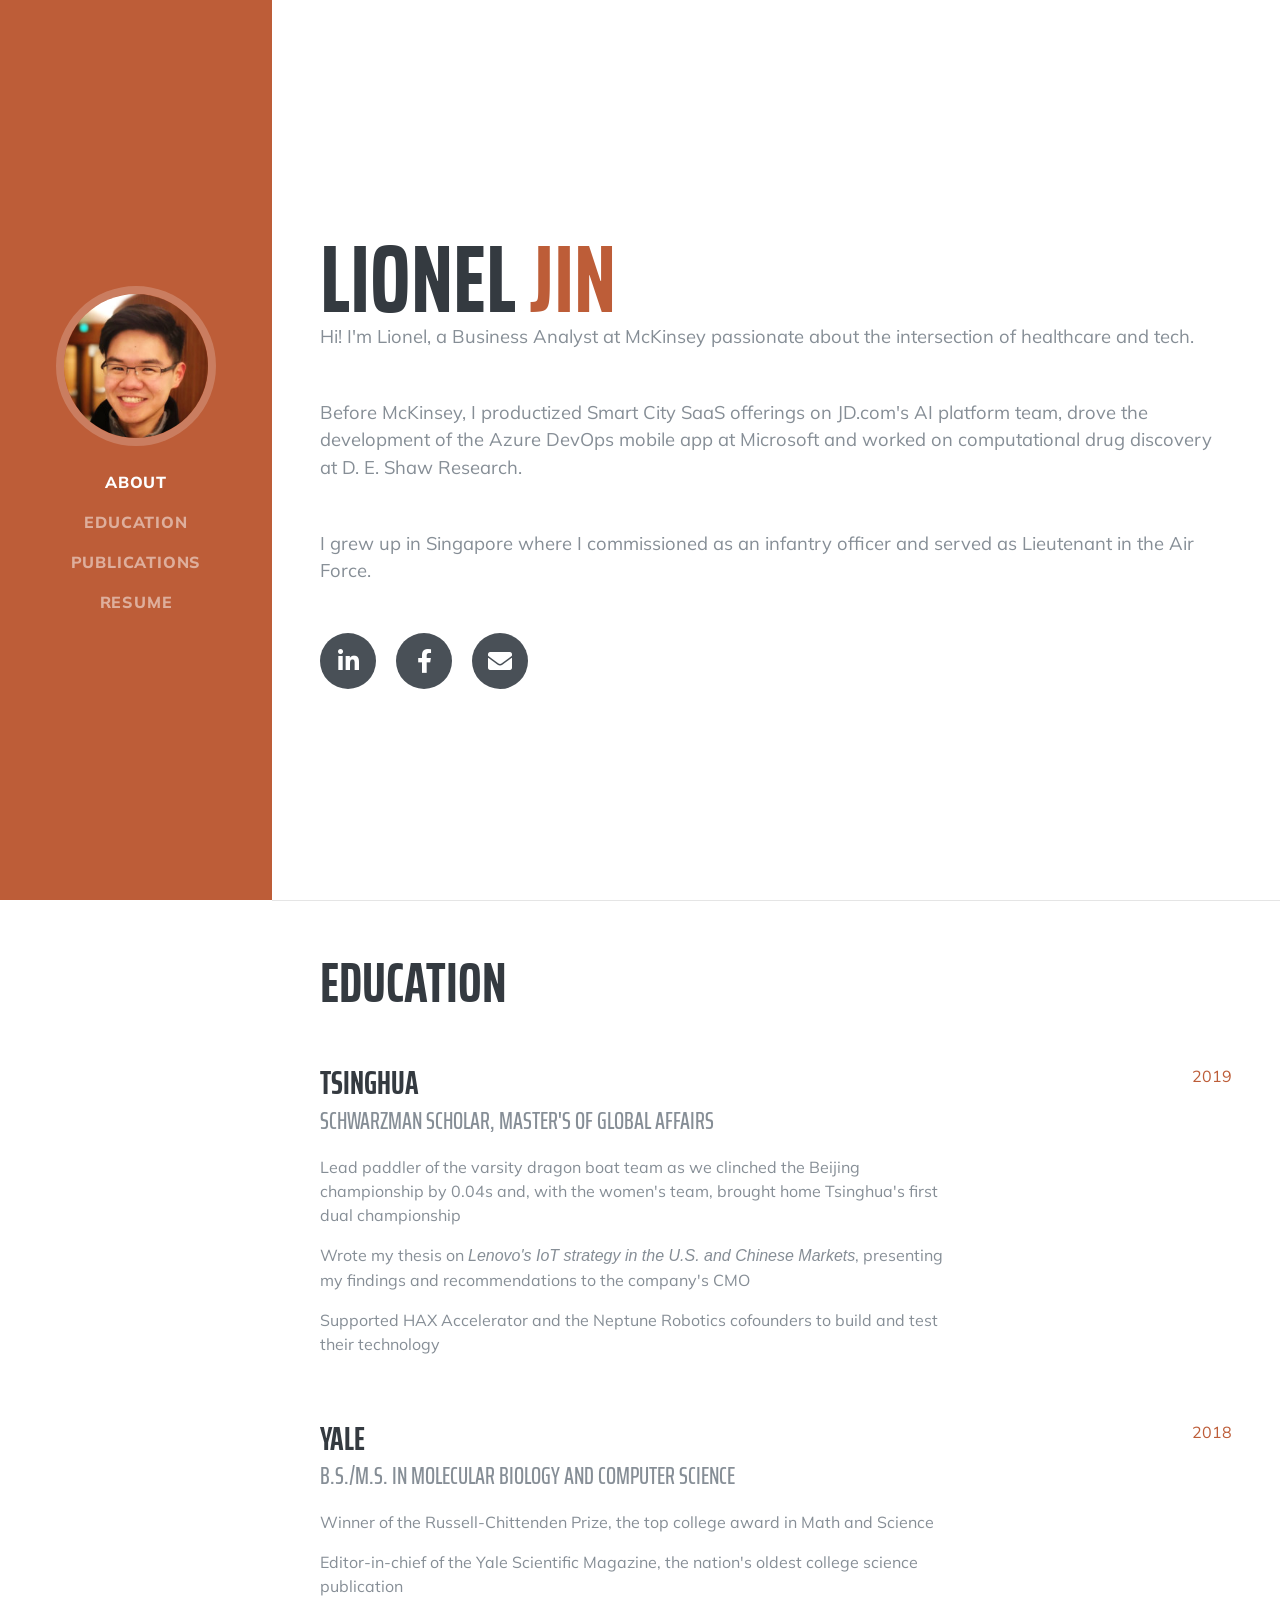
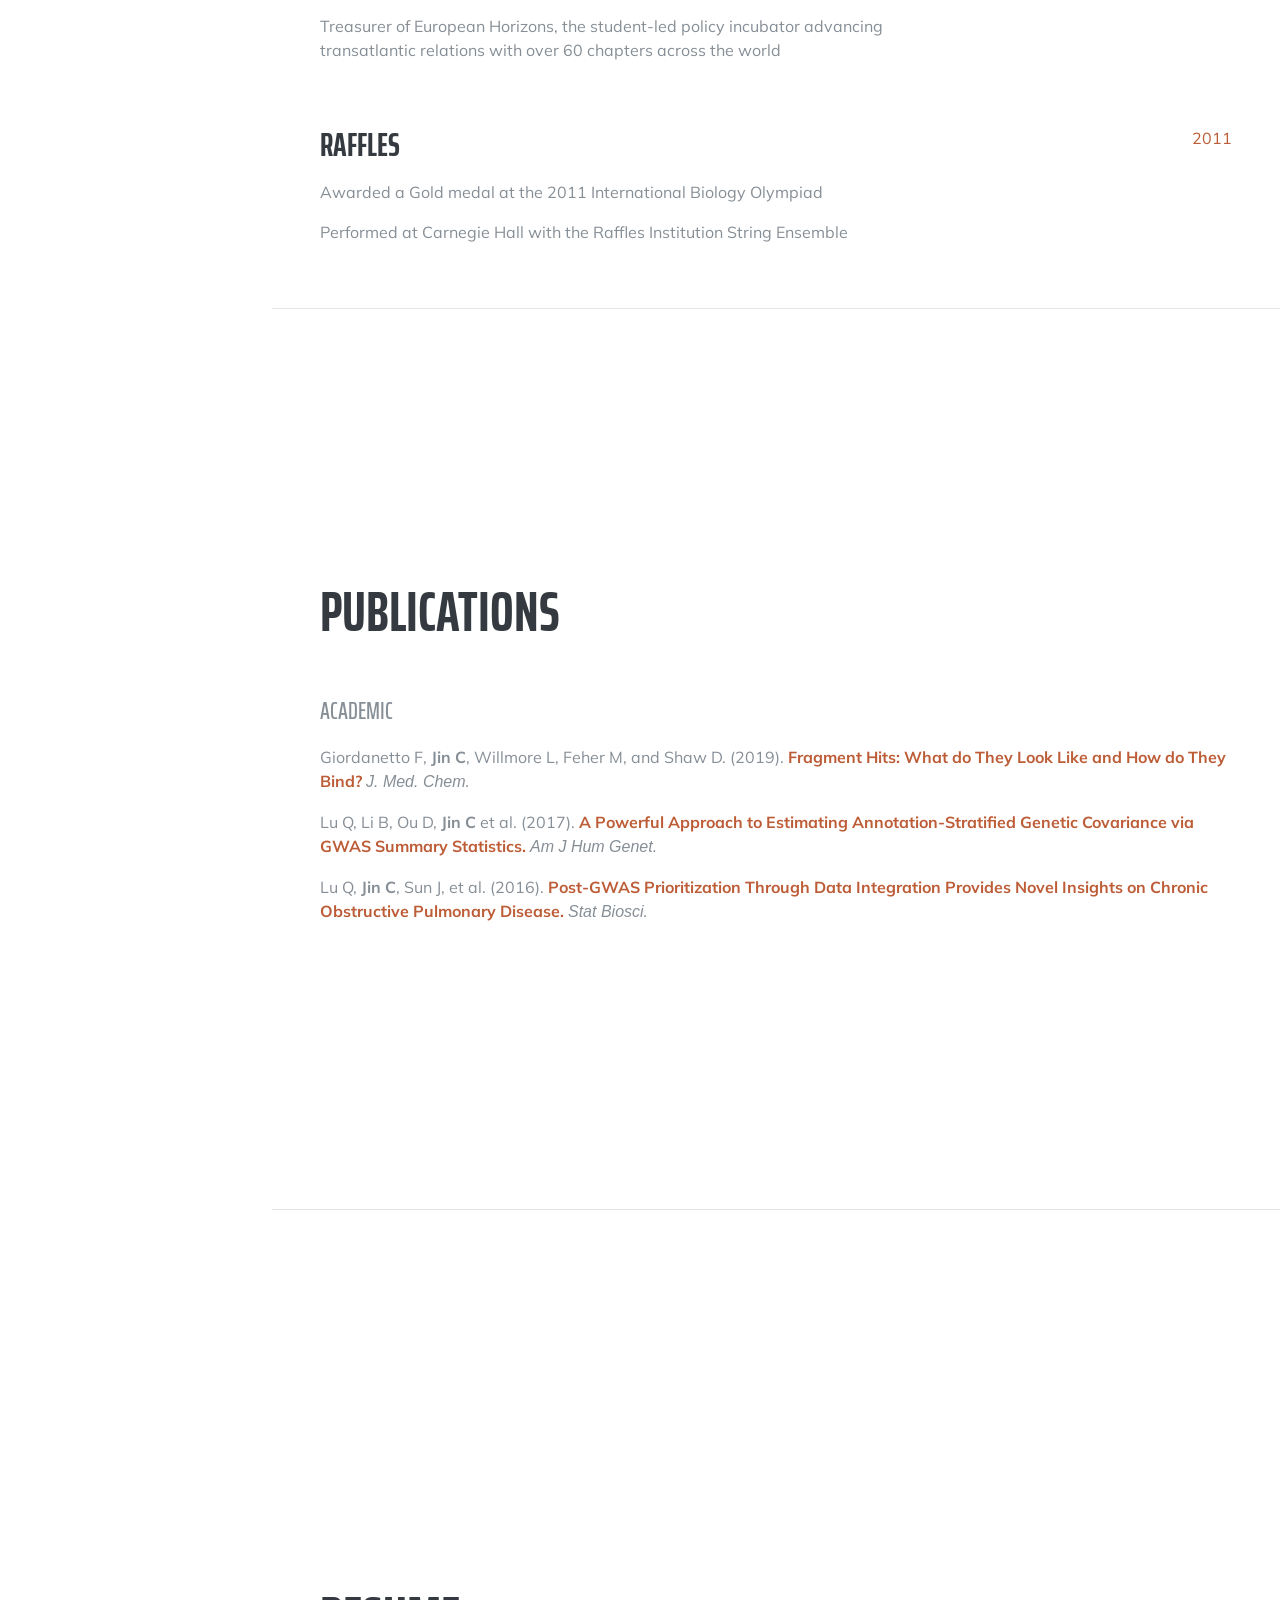
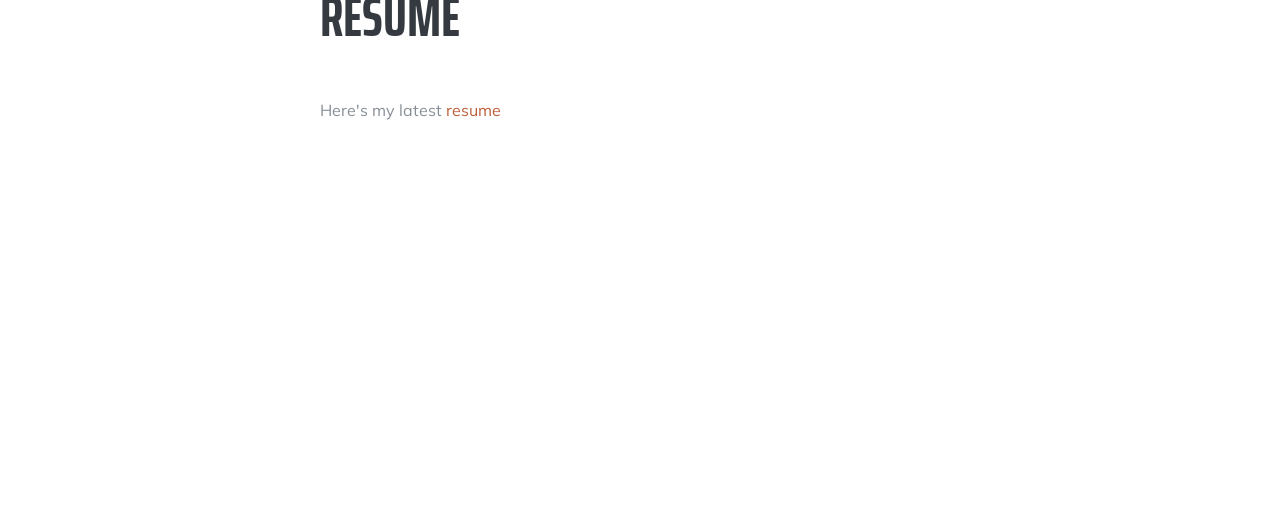
==== commit 6e40d485: "minor update" ====
--- a/index.html
+++ b/index.html
@@ -121,7 +121,7 @@
             <p>Performed at Carnegie Hall with the Raffles Institution String Ensemble</p>
           </div>
           <div class="resume-date text-md-right">
-            <span class="text-primary">2006 - 2011</span>
+            <span class="text-primary">2011</span>
           </div>
         </div>
 
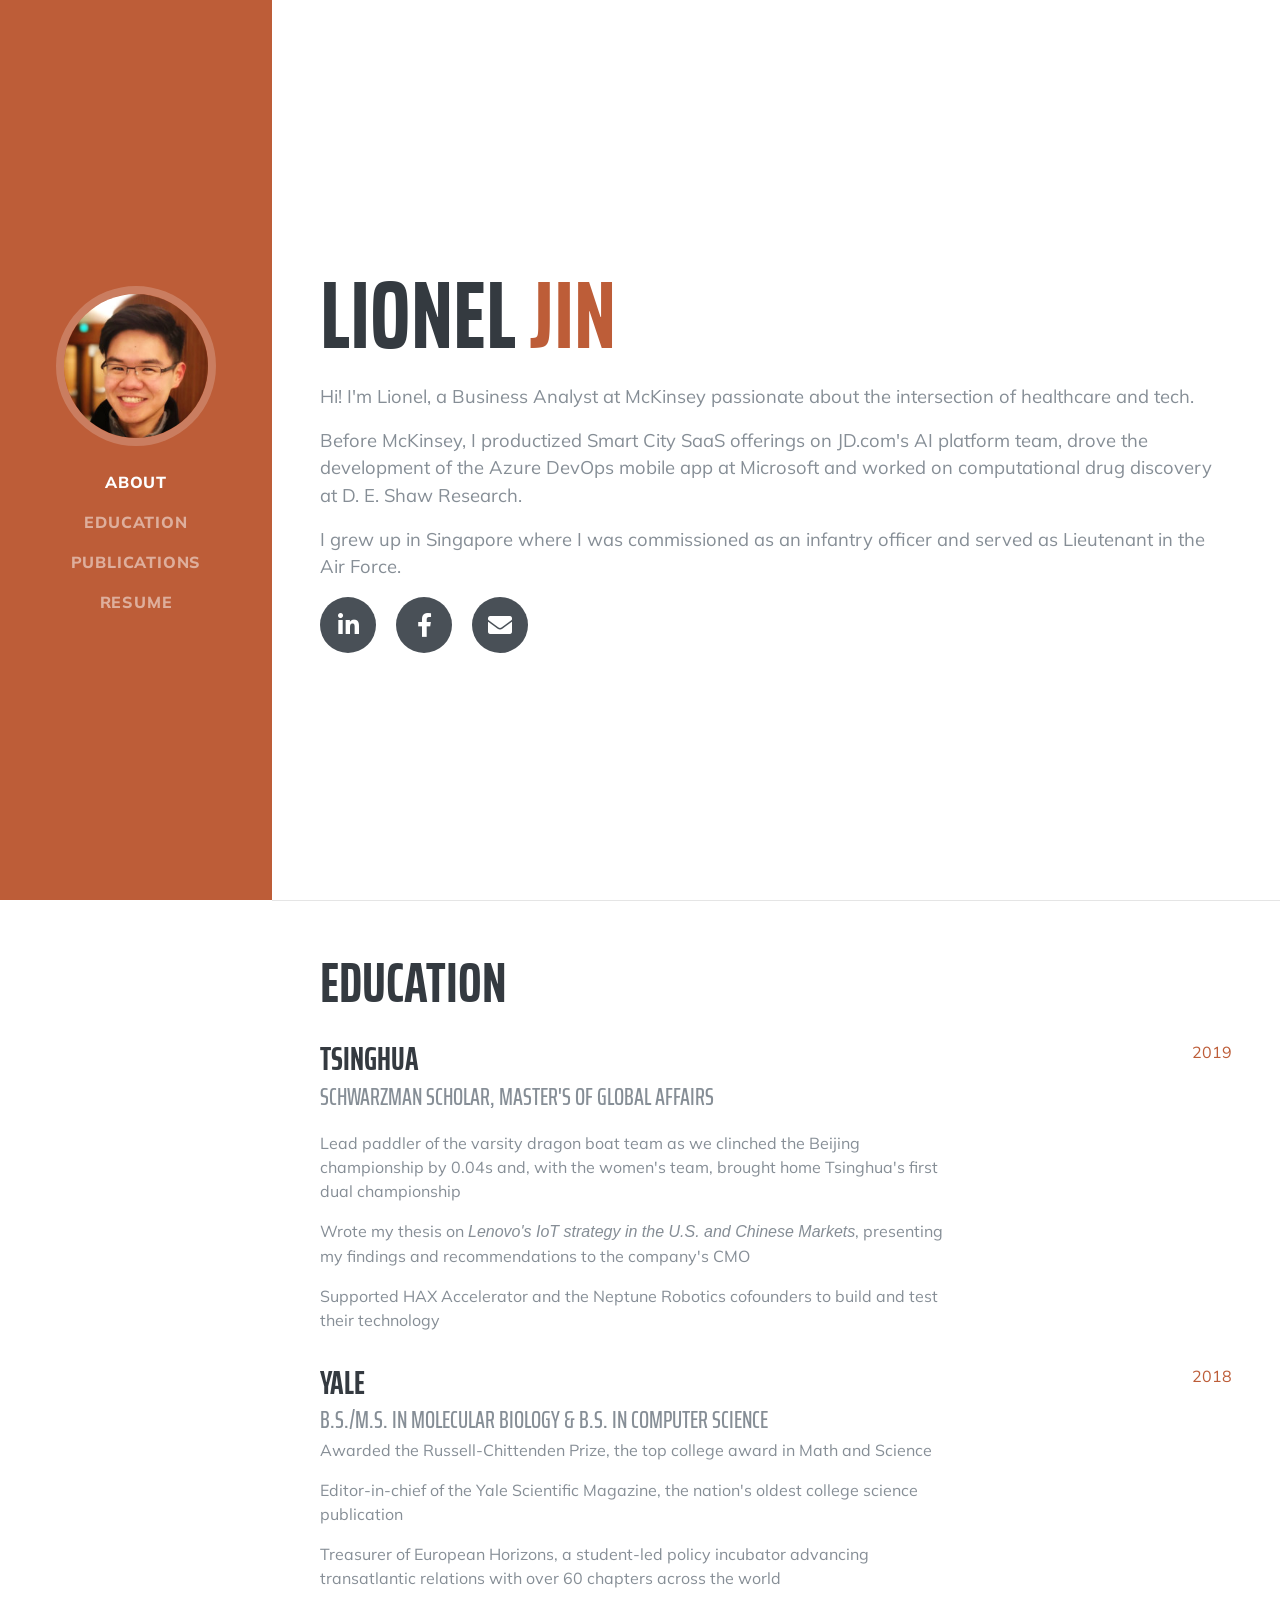
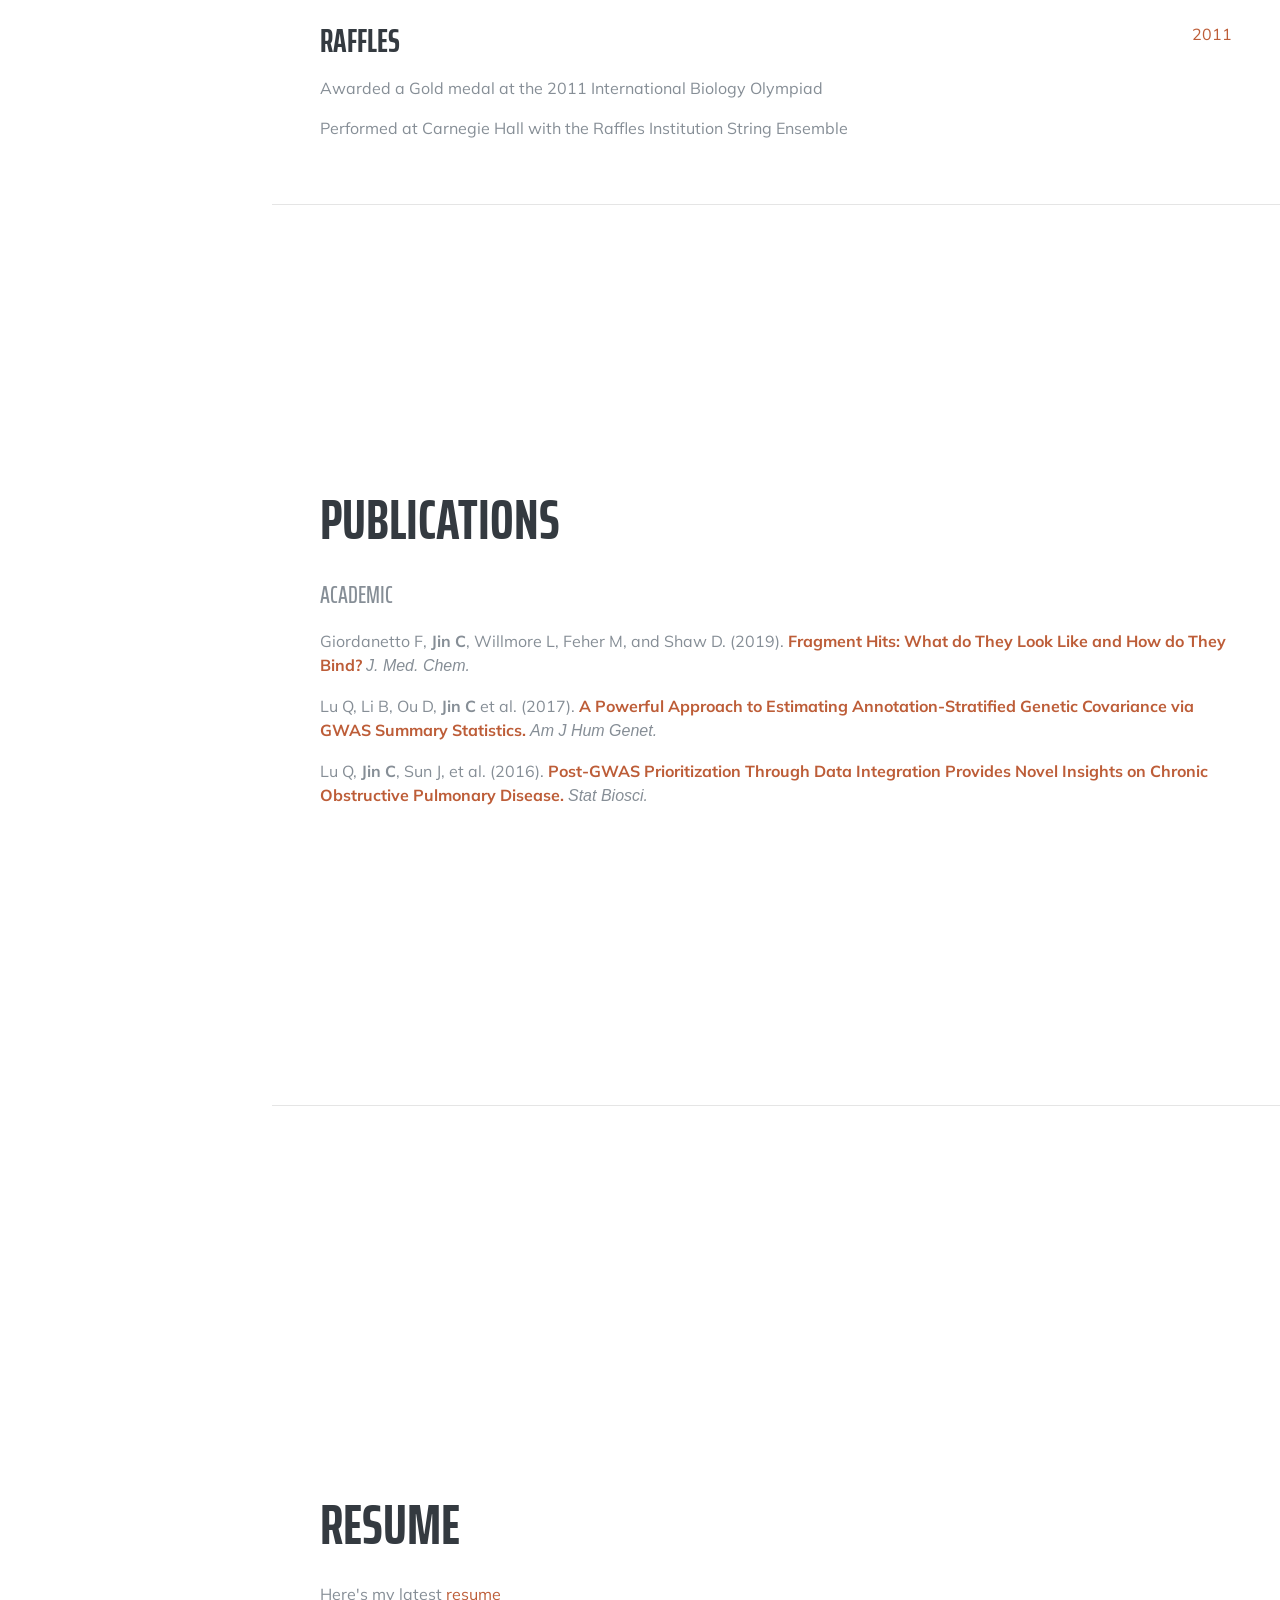
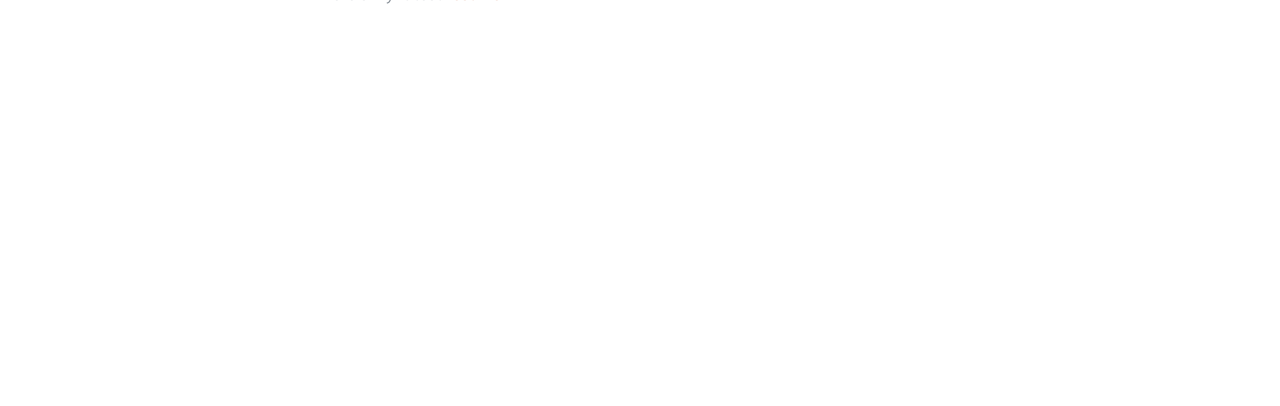
==== commit b67c826a: "minor update 2" ====
--- a/index.html
+++ b/index.html
@@ -60,13 +60,12 @@
         <span class="d-block d-lg-none">
           <img class="img-fluid img-profile rounded-circle mx-auto mb-2" src="img/profile.jpeg" alt="">
         </span><br>
-        <h1 class="mb-0">Lionel
+        <h1 class="mb-4">Lionel
           <span class="text-primary">Jin</span>
         </h1>
-        <p class="lead mb-5">Hi! I'm Lionel, a Business Analyst at McKinsey passionate about the intersection of healthcare and tech.</p>
-        <p class="lead mb-5">Before McKinsey, I productized Smart City SaaS offerings on JD.com's AI platform team, drove the development of the Azure DevOps mobile app at Microsoft and worked on computational drug discovery at D. E. Shaw Research.</p>
-     
-        <p class="lead mb-5">I grew up in Singapore where I commissioned as an infantry officer and served as Lieutenant in the Air Force.</p>
+        <p class="lead mb-3">Hi! I'm Lionel, a Business Analyst at McKinsey passionate about the intersection of healthcare and tech.</p>
+        <p class="lead mb-3">Before McKinsey, I productized Smart City SaaS offerings on JD.com's AI platform team, drove the development of the Azure DevOps mobile app at Microsoft and worked on computational drug discovery at D. E. Shaw Research.</p>
+        <p class="lead mb-3">I grew up in Singapore where I was commissioned as an infantry officer and served as Lieutenant in the Air Force.</p>
         <div class="social-icons">
           <a href="https://www.linkedin.com/in/lioneljin/">
             <i class="fab fa-linkedin-in"></i>
@@ -85,9 +84,9 @@
 
     <section class="resume-section p-3 p-lg-5 d-flex align-items-center" id="education">
       <div class="w-100">
-        <h2 class="mb-5">Education</h2>
+        <h2 class="mb-4">Education</h2>
 
-        <div class="resume-item d-flex flex-column flex-md-row justify-content-between mb-5">
+        <div class="resume-item d-flex flex-column flex-md-row justify-content-between mb-3">
           <div class="resume-content">
             <h3 class="mb-0">Tsinghua</h3>
             <div class="subheading mb-3">Schwarzman Scholar, Master's of Global Affairs</div>
@@ -100,13 +99,13 @@
           </div>
         </div>
 
-        <div class="resume-item d-flex flex-column flex-md-row justify-content-between mb-5">
+        <div class="resume-item d-flex flex-column flex-md-row justify-content-between mb-3">
           <div class="resume-content">
             <h3 class="mb-0">Yale</h3>
-            <div class="subheading mb-3">B.S./M.S. in Molecular Biology and Computer Science</div>
-            <p>Winner of the Russell-Chittenden Prize, the top college award in Math and Science</p>
+            <div class="subheading mb-0">B.S./M.S. in Molecular Biology & B.S. in Computer Science</div>
+            <p>Awarded the Russell-Chittenden Prize, the top college award in Math and Science</p>
             <p>Editor-in-chief of the Yale Scientific Magazine, the nation's oldest college science publication</p>
-            <p>Treasurer of European Horizons, the student-led policy incubator advancing transatlantic relations with over 60 chapters across the world</p>
+            <p>Treasurer of European Horizons, a student-led policy incubator advancing transatlantic relations with over 60 chapters across the world</p>
           </div>
           <div class="resume-date text-md-right">
             <span class="text-primary">2018</span>
@@ -132,7 +131,7 @@
 
     <section class="resume-section p-3 p-lg-5 d-flex align-items-center" id="publications">
       <div class="w-100">
-        <h2 class="mb-5">Publications</h2>
+        <h2 class="mb-4">Publications</h2>
         <div class="subheading mb-3">Academic</div>
         <p>Giordanetto F, <b>Jin C</b>, Willmore L, Feher M, and Shaw D. (2019). <b><a href="https://pubs.acs.org/doi/abs/10.1021/acs.jmedchem.8b01855">Fragment Hits: What do They Look Like and How do They Bind?</a></b> <i>J. Med. Chem.</i></p>
         <p>Lu Q, Li B, Ou D, <b>Jin C</b> et al. (2017). <b><a href="https://pubmed.ncbi.nlm.nih.gov/29220677/">A Powerful Approach to Estimating Annotation-Stratified Genetic Covariance via GWAS Summary Statistics.</a></b> <i>Am J Hum Genet.</i></p>
@@ -145,7 +144,7 @@
 
     <section class="resume-section p-3 p-lg-5 d-flex align-items-center" id="resume">
       <div class="w-100">
-        <h2 class="mb-5">Resume</h2>
+        <h2 class="mb-4">Resume</h2>
         <p>Here's my latest <a href="files/resume.pdf">resume</a></p>
       </div>
     </section>
